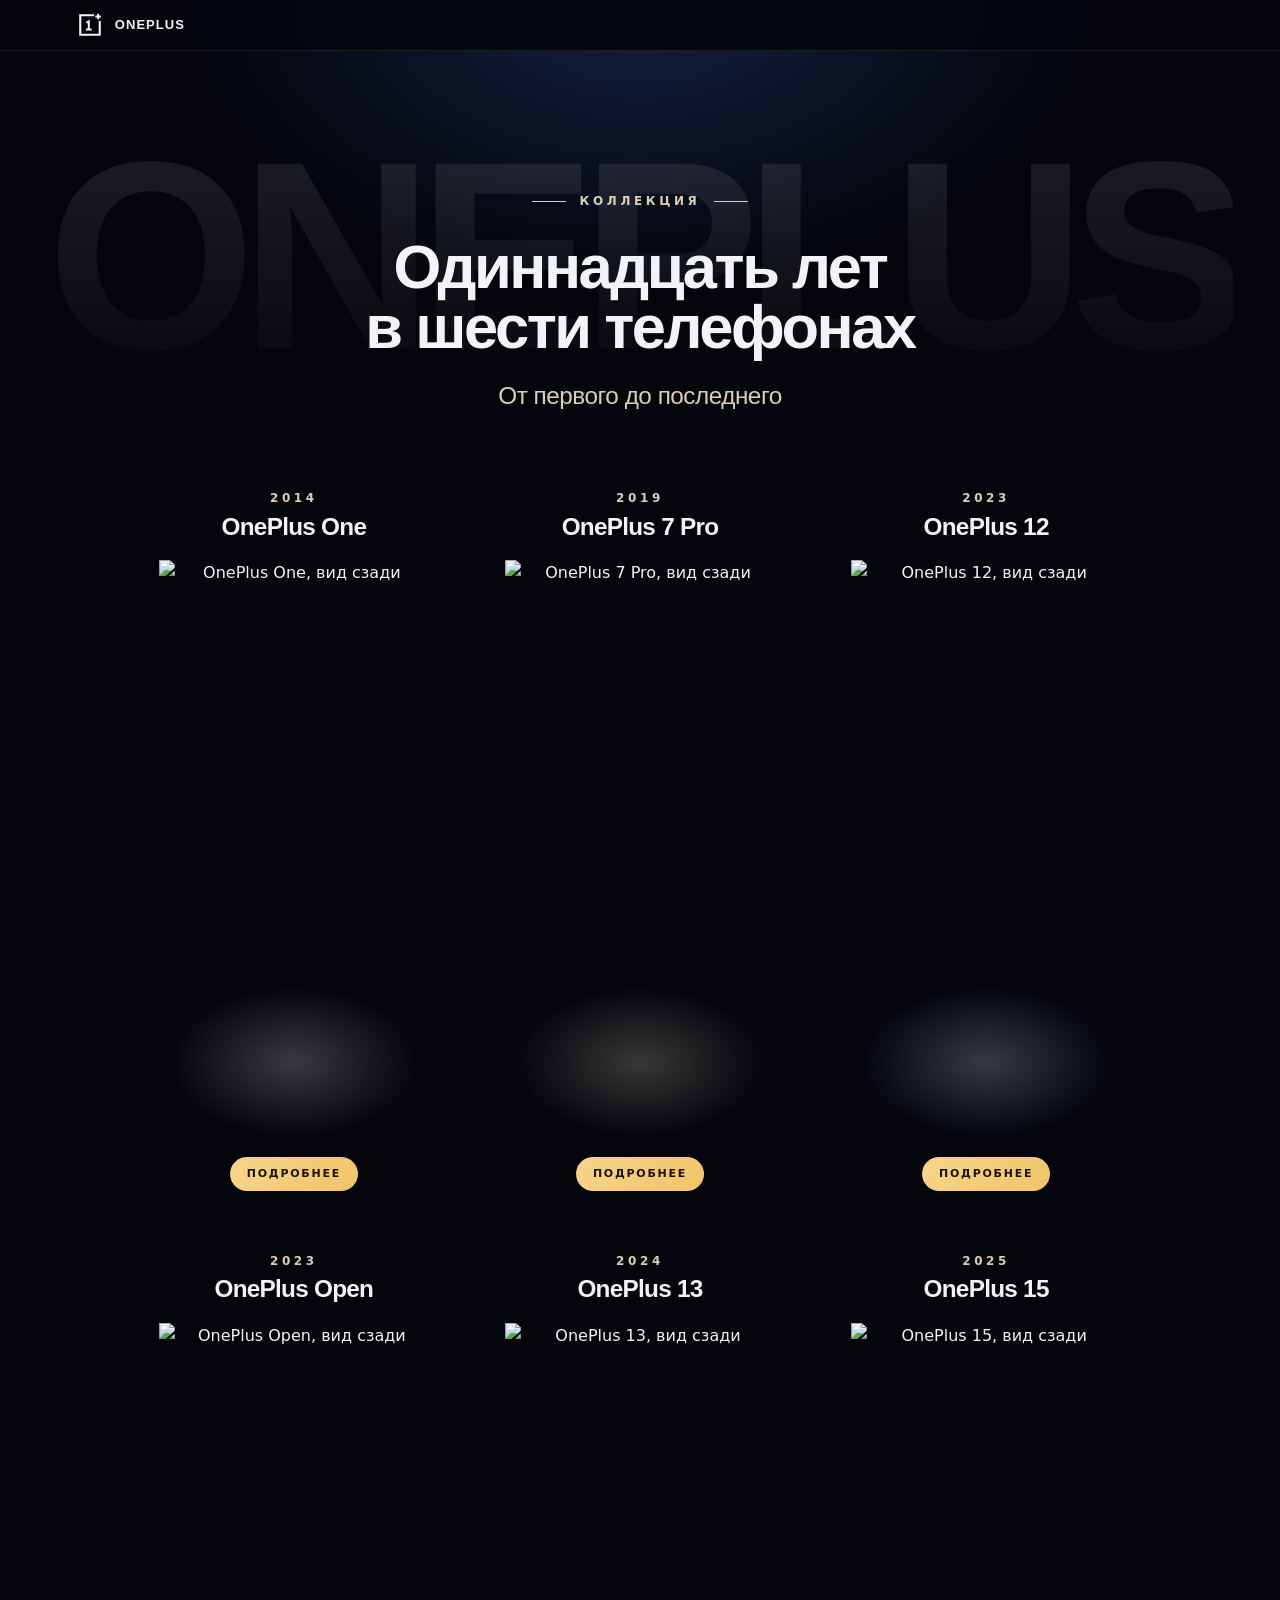
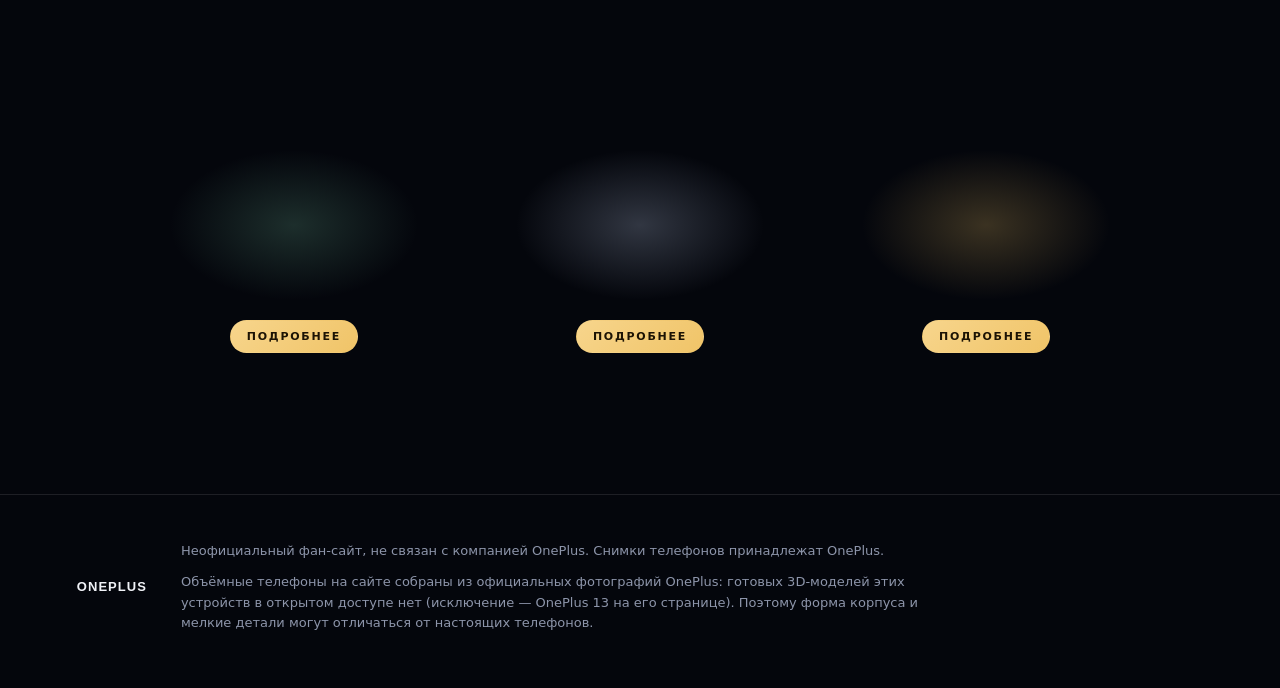
==== index.html @ 69e53eea "Add files via upload" ====
<!DOCTYPE html>
<html lang="ru">
<head>
  <meta charset="UTF-8">
  <!-- Правила безопасности: странице разрешено брать скрипты, стили, шрифты и картинки только из папки самого сайта.
       Чужой скрипт, даже если его как-то подсунут в страницу, браузер не выполнит -->
  <meta http-equiv="Content-Security-Policy" content="default-src 'self'; script-src 'self'; style-src 'self' 'unsafe-inline'; img-src 'self' data: blob:; font-src 'self'; connect-src 'self' blob:; media-src 'self'; worker-src 'self' blob:; object-src 'none'; base-uri 'self'; form-action 'none'">
  <meta name="referrer" content="strict-origin-when-cross-origin">
  <meta name="viewport" content="width=device-width, initial-scale=1.0, viewport-fit=cover">
  <title>Одиннадцать лет в шести телефонах</title>
  <meta name="description" content="Шесть телефонов OnePlus за одиннадцать лет: от первого OnePlus One до OnePlus 15. Выбери модель и посмотри её со всех сторон.">
  <meta name="theme-color" content="#04060c">
  <link rel="icon" href="favicon.svg" type="image/svg+xml">
  <!-- шрифты лежат в папке сайта (fonts/); два главных начинают грузиться сразу, чтобы заголовки не «прыгали» -->
  <link rel="preload" as="font" type="font/woff2" href="fonts/Unbounded-cyrillic.woff2" crossorigin>
  <link rel="preload" as="font" type="font/woff2" href="fonts/Unbounded-latin.woff2" crossorigin>
  <link rel="preload" as="font" type="font/woff2" href="fonts/Onest-cyrillic.woff2" crossorigin>
  <link rel="preload" as="font" type="font/woff2" href="fonts/Onest-latin.woff2" crossorigin>
  <link rel="stylesheet" href="fonts/fonts.css?v=1">
  <link rel="stylesheet" href="style.css?v=34">
</head>
<body class="home">

  <a class="skip-link" href="#models">Перейти к моделям</a>

  <header class="bar is-scrolled">
    <a class="brand" href="index.html" aria-label="OnePlus, главная страница">
      <svg class="brand-mark" viewBox="0 0 32 32" aria-hidden="true"><path d="M21 4H4v24h24V11" fill="none" stroke="currentColor" stroke-width="2.6"/><path d="M14.5 21.5v-10l-3 1.6M11 21.5h7M26 2v7M22.5 5.5h7" fill="none" stroke="currentColor" stroke-width="2.4"/></svg>
      <span>OnePlus</span>
    </a>
  </header>

  <main>
    <section class="home-top">
      <div class="glow glow-home" aria-hidden="true"></div>
      <div class="home-word" aria-hidden="true">ONEPLUS</div>
      <div class="wrap home-head">
        <p class="kicker">Коллекция</p>
        <h1>Одиннадцать лет<br>в шести телефонах</h1>
        <p class="home-sub">От первого до последнего</p>
      </div>
    </section>

    <!-- ===== Шесть телефонов: три в ряд, два ряда, по годам. Телефоны показывает phones3d.js ===== -->
    <!-- data-model — ключ модели в phones3d.js, --glow — цвет свечения под телефоном -->
    <section class="wrap models" id="models">

      <div class="unit is-ready" data-model="one" style="--glow:230 230 235">
        <a class="unit-hit" href="one.html">
          <span class="unit-title"><small>2014</small>OnePlus One</span>
          <span class="unit-stage"><img class="poster" src="assets/home/poster-one.webp" alt="OnePlus One, вид сзади" width="440" height="940" decoding="async"><canvas aria-hidden="true"></canvas></span>
        </a>
        <em class="unit-tag">Подробнее</em>
      </div>

      <div class="unit is-ready" data-model="7pro" style="--glow:234 217 192">
        <a class="unit-hit" href="7pro.html">
          <span class="unit-title"><small>2019</small>OnePlus 7 Pro</span>
          <span class="unit-stage"><img class="poster" src="assets/home/poster-7pro.webp" alt="OnePlus 7 Pro, вид сзади" width="440" height="940" decoding="async"><canvas aria-hidden="true"></canvas></span>
        </a>
        <em class="unit-tag">Подробнее</em>
      </div>

      <div class="unit is-ready" data-model="12" style="--glow:220 228 240">
        <a class="unit-hit" href="12.html">
          <span class="unit-title"><small>2023</small>OnePlus 12</span>
          <span class="unit-stage"><img class="poster" src="assets/home/poster-12.webp" alt="OnePlus 12, вид сзади" width="440" height="940" decoding="async"><canvas aria-hidden="true"></canvas></span>
        </a>
        <em class="unit-tag">Подробнее</em>
      </div>

      <div class="unit is-ready" data-model="open" style="--glow:111 180 150">
        <a class="unit-hit" href="open.html">
          <span class="unit-title"><small>2023</small>OnePlus Open</span>
          <span class="unit-stage"><img class="poster" src="assets/home/poster-open.webp" alt="OnePlus Open, вид сзади" width="440" height="940" decoding="async"><canvas aria-hidden="true"></canvas></span>
        </a>
        <em class="unit-tag">Подробнее</em>
      </div>

      <div class="unit is-ready" data-model="13" style="--glow:200 215 245">
        <a class="unit-hit" href="13.html">
          <span class="unit-title"><small>2024</small>OnePlus 13</span>
          <span class="unit-stage"><img class="poster" src="assets/home/poster-13.webp" alt="OnePlus 13, вид сзади" width="440" height="940" decoding="async"><canvas aria-hidden="true"></canvas></span>
        </a>
        <em class="unit-tag">Подробнее</em>
      </div>

      <div class="unit is-ready" data-model="15" style="--glow:240 196 104">
        <a class="unit-hit" href="phone.html?m=15">
          <span class="unit-title"><small>2025</small>OnePlus 15</span>
          <span class="unit-stage"><img class="poster" src="assets/home/poster-15.webp" alt="OnePlus 15, вид сзади" width="440" height="940" decoding="async"><canvas aria-hidden="true"></canvas></span>
        </a>
        <em class="unit-tag">Подробнее</em>
      </div>

    </section>
  </main>

  <footer class="footer">
    <div class="wrap footer-row">
      <span class="footer-brand">OnePlus</span>
      <div class="footer-text">
        <p>Неофициальный фан-сайт, не связан с компанией OnePlus. Снимки телефонов принадлежат OnePlus.</p>
        <p>Объёмные телефоны на сайте собраны из официальных фотографий OnePlus: готовых 3D-моделей этих устройств в открытом доступе нет (исключение — OnePlus 13 на его странице). Поэтому форма корпуса и мелкие детали могут отличаться от настоящих телефонов.</p>
      </div>
    </div>
  </footer>

  <div class="toast" id="toast" role="status" aria-live="polite"></div>

  <script src="home.js?v=29"></script>
  <script type="module" src="phones3d.js?v=43"></script>
</body>
</html>
---- style.css ----
/* Тёмная палитра с фотографии часов: почти чёрный синий (ремешок), сталь, воронёный синий (стрелки)
   и тёплый песочно-золотой (механизм и сам телефон в цвете Sand Storm) */
:root {
  --bg: #04060c;
  --bg-2: #090d1a;
  --text: #f1f3f8;
  --muted: #8d95aa;
  --steel: #c7cdd7;
  --accent: #4c7dff;
  --sand: #d9cdbb;
  --gold: #f0c468;
  --line: rgb(255 255 255 / 0.1);
  --display: "Unbounded", "Onest", sans-serif;
  --body: "Onest", system-ui, sans-serif;
  --ease: cubic-bezier(0.2, 0.8, 0.2, 1);
  /* поля страницы; у телефона с вырезом, повёрнутого боком, поле не меньше выреза */
  --side: max(6vw, calc((100vw - 1320px) / 2), env(safe-area-inset-left), env(safe-area-inset-right));
}

* { box-sizing: border-box; margin: 0; padding: 0; }

html { scroll-behavior: smooth; scroll-padding-top: 0; background: var(--bg); scrollbar-color: #2a3350 var(--bg); }

body {
  font-family: var(--body);
  font-size: 16px;
  line-height: 1.6;
  color: var(--text);
  background: var(--bg);
  cursor: default;
  -webkit-font-smoothing: antialiased;
}

a { color: inherit; text-decoration: none; }
ul { list-style: none; }
img { display: block; }
button { font: inherit; color: inherit; border: 0; background: none; }
a, button, a *, button * { cursor: pointer; }
h1, h2, .bar, .kicker, .facts, .steps, .stats, .swatches, .spec, .versus, .hint { -webkit-user-select: none; user-select: none; }

::selection { background: var(--accent); color: #fff; }
:focus-visible { outline: 2px solid var(--accent); outline-offset: 4px; }

.wrap { width: min(1320px, 100% - 2 * max(6vw, env(safe-area-inset-left), env(safe-area-inset-right))); margin-inline: auto; }

.skip-link {
  position: fixed;
  top: 10px; left: 10px;
  z-index: 100;
  padding: 12px 18px;
  font-weight: 600;
  color: var(--bg);
  background: var(--text);
  border-radius: 10px;
  transform: translateY(-250%);
  transition: transform 0.2s;
}
.skip-link:focus { transform: none; }

/* маленькая подпись над заголовком */
.kicker { display: flex; align-items: center; gap: 14px; font-size: 12px; font-weight: 600; letter-spacing: 0.3em; text-transform: uppercase; color: var(--sand); }
.kicker::before { content: ""; width: 34px; height: 1px; background: currentColor; }

/* ---------- Шапка ---------- */

.bar {
  position: fixed;
  top: 0; left: 0; right: 0;
  z-index: 50;
  display: flex;
  align-items: center;
  justify-content: space-between;
  padding: max(18px, env(safe-area-inset-top)) var(--side) 18px;
  transition: background 0.4s, padding 0.4s, border-color 0.4s;
  border-bottom: 1px solid transparent;
}
.bar.is-scrolled { padding-block: max(12px, env(safe-area-inset-top)) 12px; background: rgb(4 6 12 / 0.92); border-color: var(--line); }

.brand { display: flex; align-items: center; gap: 12px; font-family: var(--display); font-size: 13px; font-weight: 600; letter-spacing: 0.08em; text-transform: uppercase; }
.brand-mark { width: 26px; height: 26px; }

.bar-nav { display: flex; gap: 30px; font-size: 13px; font-weight: 500; color: var(--muted); }
.bar-nav a { padding: 8px 0; transition: color 0.25s; }
.bar-nav a:hover { color: var(--text); }
.bar-nav a:active, .brand:active { color: var(--gold); }

/* ---------- Меню на телефоне: кнопка в шапке открывает список разделов на весь экран (их собирает page.js) ---------- */

.menu-button { display: none; position: relative; flex: none; width: 44px; height: 44px; margin: -8px -10px -8px 0; border-radius: 12px; transition: background 0.2s; }
.menu-button i { position: absolute; left: 11px; right: 11px; height: 2px; border-radius: 2px; background: currentColor; transition: transform 0.35s var(--ease), top 0.35s var(--ease); }
.menu-button i:first-child { top: 17px; }
.menu-button i:last-child { top: 25px; }
.menu-button:active { background: rgb(255 255 255 / 0.1); }
/* открытое меню: две черты складываются в крестик */
.menu-open .menu-button i { top: 21px; }
.menu-open .menu-button i:first-child { transform: rotate(45deg); }
.menu-open .menu-button i:last-child { transform: rotate(-45deg); }
.menu-open .bar { background: none; border-color: transparent; }

.menu { position: fixed; inset: 0; z-index: 45; display: grid; align-content: center; padding: 84px var(--side) max(32px, env(safe-area-inset-bottom)); counter-reset: item; background: rgb(4 6 12 / 0.98); opacity: 0; visibility: hidden; overflow-y: auto; overscroll-behavior: contain; transition: opacity 0.3s, visibility 0.3s; }
.menu-open .menu { opacity: 1; visibility: visible; }
/* строки меню выезжают по очереди: --i выставляет page.js */
.menu a { display: flex; align-items: baseline; gap: 16px; min-height: 56px; padding: 12px 0; font-family: var(--display); font-size: clamp(22px, 6.4vw, 30px); font-weight: 600; line-height: 1.15; letter-spacing: -0.03em; border-bottom: 1px solid var(--line); opacity: 0; translate: 0 14px; transition: opacity 0.4s var(--ease), translate 0.4s var(--ease), color 0.2s; transition-delay: calc(var(--i, 0) * 40ms + 60ms); }
.menu a::before { content: counter(item, decimal-leading-zero); counter-increment: item; flex: none; font-size: 11px; font-weight: 400; letter-spacing: 0.2em; color: var(--gold); }
.menu-open .menu a { opacity: 1; translate: 0 0; }
.menu a:active { color: var(--gold); }

/* узкое окно или телефон боком: ссылки шапки уступают место кнопке (на главной ссылок две, они остаются) */
@media (max-width: 900px), (orientation: landscape) and (max-height: 480px) {
  body:not(.home) .bar-nav { display: none; }
  .menu-button { display: block; }
}

/* ---------- Сцены: .scene задаёт длину прокрутки, .pin прилипает к экрану ---------- */

.scene { position: relative; }
.pin { position: sticky; top: 0; height: 100vh; height: 100svh; overflow: hidden; }
.scene-hero { height: 190vh; }
.scene-spin { height: 340vh; }
.scene-shot { height: 220vh; }

.glow { position: absolute; inset: 0; pointer-events: none; }

/* ---------- Первый экран ---------- */

.glow-hero {
  background:
    radial-gradient(52% 60% at 70% 50%, rgb(76 125 255 / 0.2), transparent 70%),
    radial-gradient(34% 40% at 74% 62%, rgb(217 205 187 / 0.14), transparent 70%);
}

/* крупная цифра за телефоном: сдвиг выставляет page.js */
.bigword {
  position: absolute;
  top: 50%; right: -3vw;
  translate: 0 -50%;
  font-family: var(--display);
  font-size: 74vh;
  font-weight: 800;
  line-height: 0.8;
  letter-spacing: -0.07em;
  white-space: nowrap;
  background: linear-gradient(180deg, rgb(255 255 255 / 0.2), rgb(255 255 255 / 0.03) 80%);
  -webkit-background-clip: text;
  background-clip: text;
  color: transparent;
  transform-origin: 70% 50%;
  will-change: transform, opacity;
}

.hero-phone {
  position: absolute;
  top: 50%; right: calc(var(--side) + 3vw);
  height: 92vh;
  aspect-ratio: 954 / 2230;
  translate: 0 -47%;
  perspective: 1200px;
  will-change: transform, opacity;
}
.hero-phone img { width: 100%; height: 100%; filter: drop-shadow(0 50px 70px rgb(0 0 0 / 0.65)); }

.hero-copy { position: absolute; top: 50%; left: var(--side); max-width: 560px; translate: 0 -50%; will-change: transform, opacity; }
/* ширина заголовка считается в его же буквах: на любом окне он переносится одинаково («OnePlus 15» — в одну строку) */
.hero-copy h1 { width: max-content; max-width: 6.4em; }
h1 { margin-top: 26px; font-family: var(--display); font-size: clamp(42px, 6.2vw, 104px); font-weight: 600; line-height: 0.98; letter-spacing: -0.04em; }
.lead { max-width: 430px; margin-top: 26px; font-size: 18px; color: var(--muted); }

.facts { display: flex; gap: 36px; margin-top: 42px; padding-top: 26px; border-top: 1px solid var(--line); }
.facts b { display: block; font-family: var(--display); font-size: clamp(17px, 1.5vw, 22px); font-weight: 400; white-space: nowrap; }
.facts span { font-size: 12px; letter-spacing: 0.14em; text-transform: uppercase; color: var(--muted); }

.hint { position: absolute; left: 50%; bottom: 26px; translate: -50% 0; display: grid; justify-items: center; gap: 10px; font-size: 11px; font-weight: 600; letter-spacing: 0.34em; text-transform: uppercase; color: var(--muted); }
.hint span { width: 1px; height: 40px; background: linear-gradient(var(--sand), transparent); transform-origin: top; animation: hint 2.2s var(--ease) infinite; }
@keyframes hint { 0% { transform: scaleY(0); } 55%, 100% { transform: scaleY(1); opacity: 0; } }

/* ---------- Дизайн: поворот телефона ---------- */

/* --glow — цвет свечения под выбранный цвет корпуса, его выставляет page.js */
.glow-spin { --glow: 214 190 150; background: radial-gradient(38% 46% at 50% 52%, rgb(var(--glow) / 0.26), transparent 72%); }

/* название цвета огромными буквами проезжает за телефоном */
.spin-word {
  position: absolute;
  bottom: 2vh; left: 0;
  font-family: var(--display);
  font-size: 25vh;
  font-weight: 800;
  line-height: 1;
  letter-spacing: -0.05em;
  text-transform: uppercase;
  white-space: nowrap;
  background: linear-gradient(180deg, rgb(255 255 255 / 0.16), rgb(255 255 255 / 0.03));
  -webkit-background-clip: text;
  background-clip: text;
  color: transparent;
  will-change: transform;
}

/* шесть кадров лежат стопкой: прозрачность каждого выставляет page.js */
.spin-phone { position: absolute; top: 50%; left: 50%; height: 92vh; aspect-ratio: 540 / 1200; margin: -46vh 0 0 -20.7vh; will-change: transform, opacity; }
.spin-phone img { position: absolute; inset: 0; width: 100%; height: 100%; object-fit: contain; opacity: 0; }
.spin-phone img:first-child { opacity: 1; }

.spin-copy { position: absolute; top: 50%; left: var(--side); max-width: 360px; translate: 0 -50%; }
h2 { margin-top: 22px; font-family: var(--display); font-size: clamp(30px, 3.8vw, 60px); font-weight: 600; line-height: 1.02; letter-spacing: -0.035em; text-wrap: balance; }

.steps { margin-top: 40px; }
.steps li { padding: 4px 0 4px 20px; border-left: 1px solid var(--line); opacity: 0.3; transition: opacity 0.5s, border-color 0.5s; }
.steps li + li { margin-top: 24px; }
.steps li.is-on { opacity: 1; border-color: var(--sand); }
.steps b { display: block; font-family: var(--display); font-size: 26px; font-weight: 400; line-height: 1.2; }
.steps span { display: block; margin-top: 4px; font-size: 15px; color: var(--muted); }

.swatches { position: absolute; top: 50%; right: var(--side); display: grid; gap: 10px; translate: 0 -50%; }
.swatch { display: flex; align-items: center; gap: 14px; padding: 10px 18px 10px 10px; text-align: left; border: 1px solid transparent; border-radius: 999px; transition: border-color 0.3s, background 0.3s; }
.swatch:hover { background: rgb(255 255 255 / 0.05); }
.swatch[aria-checked="true"] { border-color: var(--line); background: rgb(255 255 255 / 0.07); }
.swatch i { flex: none; width: 30px; height: 30px; border-radius: 50%; box-shadow: inset 0 0 0 1px rgb(255 255 255 / 0.3), 0 0 0 3px var(--bg), 0 0 0 4px transparent; transition: box-shadow 0.3s; }
.swatch[aria-checked="true"] i { box-shadow: inset 0 0 0 1px rgb(255 255 255 / 0.3), 0 0 0 3px var(--bg), 0 0 0 4px var(--sand); }
.swatch b { display: block; font-size: 14px; font-weight: 600; line-height: 1.2; }
.swatch small { font-size: 12px; color: var(--muted); }

/* ---------- Экраны с официальными кадрами ---------- */

/* кадр сдвигает вправо и приближает page.js; увеличение идёт от правой части, чтобы левый край не показался */
.shot-image { position: absolute; inset: 0; width: 100%; height: 100%; object-fit: cover; transform-origin: 72% 50%; will-change: transform; }
/* огромное слово проезжает поверх кадра: сдвиг выставляет page.js */
.shot-word {
  position: absolute;
  top: 6vh; left: 0;
  font-family: var(--display);
  font-size: 26vh;
  font-weight: 800;
  line-height: 1;
  letter-spacing: -0.05em;
  white-space: nowrap;
  background: linear-gradient(180deg, rgb(255 255 255 / 0.2), rgb(255 255 255 / 0.03));
  -webkit-background-clip: text;
  background-clip: text;
  color: transparent;
  pointer-events: none;
  will-change: transform;
}
/* затемнение слева под текстом и сверху-снизу, чтобы кадры плавно переходили друг в друга */
.shot-shade {
  position: absolute;
  inset: 0;
  background:
    linear-gradient(90deg, var(--bg) 12%, rgb(4 6 12 / 0.82) 30%, transparent 52%),
    linear-gradient(0deg, var(--bg), transparent 20%, transparent 78%, var(--bg));
}

.shot-copy { position: absolute; top: 50%; left: var(--side); max-width: 430px; translate: 0 -50%; opacity: 0; will-change: transform, opacity; }
.shot-text { max-width: 400px; margin-top: 22px; font-size: 17px; color: #b3bacb; }

.stats { display: flex; flex-wrap: wrap; gap: 14px 38px; margin-top: 38px; padding-top: 26px; border-top: 1px solid var(--line); }
.stats li { will-change: transform, opacity; }
.stats b { display: block; font-family: var(--display); font-size: clamp(26px, 2.8vw, 44px); font-weight: 300; line-height: 1.1; letter-spacing: -0.03em; white-space: nowrap; }
.stats span { font-size: 12px; letter-spacing: 0.14em; text-transform: uppercase; color: var(--muted); }

/* ---------- Объёмный разбор камеры (модель рисует teardown3d.js) ---------- */

.scene-teardown { height: 360vh; }
.glow-teardown { background: radial-gradient(46% 50% at 64% 50%, rgb(76 125 255 / 0.2), transparent 72%), radial-gradient(30% 34% at 70% 58%, rgb(217 205 187 / 0.1), transparent 70%); }
.teardown-canvas { position: absolute; inset: 0; width: 100%; height: 100%; }
.teardown-copy { position: absolute; top: 50%; left: var(--side); max-width: 340px; translate: 0 -50%; }

/* список слоёв нужен только на узком экране, где вместо выносок стоят номера */
.legend { display: none; }

/* Подписи к слоям: место и длину выноски выставляет teardown3d.js */
.part-labels { position: absolute; inset: 0; pointer-events: none; }
.part-label {
  position: absolute;
  top: 0; left: 0;
  display: flex;
  flex-direction: column;
  align-items: center;
  gap: 10px;
  white-space: nowrap;
  text-align: center;
  opacity: 0;
  will-change: transform, opacity;
}
.part-label.is-below { flex-direction: column-reverse; }
.part-label b { display: block; font-family: var(--display); font-size: 15px; font-weight: 400; line-height: 1.25; }
.part-label span { display: block; margin-top: 4px; font-size: 11px; letter-spacing: 0.14em; text-transform: uppercase; color: var(--sand); }
.part-label i { position: relative; width: 1px; height: 40px; background: linear-gradient(rgb(217 205 187 / 0.2), var(--sand)); }
.part-label.is-below i { background: linear-gradient(var(--sand), rgb(217 205 187 / 0.2)); }
/* точка на конце выноски, там, где она касается детали */
.part-label i::after { content: ""; position: absolute; bottom: -2px; left: -2px; width: 5px; height: 5px; border-radius: 50%; background: var(--sand); }
.part-label.is-below i::after { top: -2px; bottom: auto; }
.part-label em { display: none; }

/* ---------- Разделы под сценами ---------- */

.section { padding: clamp(90px, 12vw, 170px) 0; }
.section-line { border-top: 1px solid var(--line); background: linear-gradient(180deg, var(--bg-2), var(--bg) 60%); }
.section-title { margin-top: 22px; font-size: clamp(32px, 4.6vw, 72px); }

/* Цифры: плитки-карточки, при наведении загораются золотым */
.spec-grid { display: grid; grid-template-columns: repeat(4, 1fr); gap: 14px; margin-top: 64px; }
.spec { position: relative; padding: 30px 26px 28px; border: 1px solid var(--line); border-radius: 22px; background: linear-gradient(160deg, rgb(255 255 255 / 0.05), rgb(255 255 255 / 0.01) 60%); overflow: hidden; transition: border-color 0.4s, translate 0.4s var(--ease); }
/* золотой уголок, как метка на циферблате */
.spec::before { content: ""; position: absolute; top: 0; left: 26px; width: 34px; height: 2px; background: var(--gold); }
.spec:hover { border-color: rgb(240 196 104 / 0.6); translate: 0 -6px; }
.spec b { display: block; font-family: var(--display); font-size: clamp(30px, 3.6vw, 60px); font-weight: 400; line-height: 1; letter-spacing: -0.04em; white-space: nowrap; font-variant-numeric: tabular-nums; }
.spec i { margin-left: 8px; font-family: var(--body); font-size: 0.32em; font-style: normal; font-weight: 600; letter-spacing: 0; color: var(--gold); }
.spec span { display: block; margin-top: 16px; font-size: 12px; letter-spacing: 0.16em; text-transform: uppercase; color: var(--muted); }

/* ---------- Сравнение: счёт побед сверху, ниже блоки-карточки. Победитель в строке — золотая плашка ---------- */

.versus-title { font-size: clamp(36px, 6vw, 96px); }

/* счёт остаётся на виду, пока таблицу листают: по нему видно, какая колонка чья */
.score { position: sticky; top: 58px; z-index: 5; display: grid; grid-template-columns: 1fr repeat(3, 1fr); gap: 12px; align-items: stretch; margin-top: 56px; padding: 14px 28px; border: 1px solid var(--line); border-radius: 22px; background: #0a0e1b; box-shadow: 0 24px 50px -24px #000; }
.score-note { align-self: center; font-size: 12px; font-weight: 600; letter-spacing: 0.2em; text-transform: uppercase; color: var(--muted); }
.score-card { display: flex; align-items: center; justify-content: space-between; gap: 12px; padding: 12px 18px; border: 1px solid transparent; border-radius: 14px; }
.score-card span { font-family: var(--display); font-size: clamp(11px, 1vw, 14px); font-weight: 400; line-height: 1.3; color: var(--muted); }
.score-card b { font-family: var(--display); font-size: clamp(30px, 3.4vw, 54px); font-weight: 600; line-height: 1; letter-spacing: -0.04em; color: #6f7892; }
.score-card.is-lead { border-color: rgb(240 196 104 / 0.55); background: linear-gradient(135deg, rgb(240 196 104 / 0.18), rgb(240 196 104 / 0.04)); }
.score-card.is-lead span { color: var(--text); }
.score-card.is-lead b { color: var(--gold); }

.versus { display: grid; gap: 14px; margin-top: 14px; }
.vgroup { border: 1px solid var(--line); border-radius: 22px; background: linear-gradient(180deg, rgb(255 255 255 / 0.04), rgb(255 255 255 / 0.01)); overflow: hidden; }
.vgroup h3 { display: flex; align-items: baseline; gap: 18px; padding: 26px 28px 20px; font-family: var(--display); font-size: clamp(22px, 2.4vw, 36px); font-weight: 600; letter-spacing: -0.03em; }
.vgroup h3 i { font-size: 12px; font-style: normal; font-weight: 400; letter-spacing: 0.2em; color: var(--gold); }

.versus-row { display: grid; grid-template-columns: 1fr repeat(3, 1fr); gap: 12px; align-items: stretch; padding: 6px 28px; }
.versus-row:last-child { padding-bottom: 22px; }
.versus-label { align-self: center; font-size: 13px; font-weight: 500; letter-spacing: 0.04em; color: #aab1c4; }
.versus-cell { display: flex; flex-direction: column; justify-content: center; min-height: 58px; padding: 10px 18px; border-radius: 14px; background: rgb(255 255 255 / 0.03); }
.versus-cell b { display: block; font-family: var(--display); font-size: clamp(15px, 1.5vw, 22px); font-weight: 400; line-height: 1.2; letter-spacing: -0.02em; color: #8f97ab; }
.versus-row.is-text .versus-cell b { font-family: var(--body); font-size: clamp(13px, 1.15vw, 16px); font-weight: 500; letter-spacing: 0; line-height: 1.35; }
.versus-cell i { display: block; height: 3px; margin-top: 9px; border-radius: 3px; background: rgb(255 255 255 / 0.08); overflow: hidden; }
/* --fill (0..1) выставляет page.js; полоска растёт, когда блок появляется на экране */
.versus-cell i::after { content: ""; display: block; height: 100%; border-radius: 3px; background: #59627a; transform: scaleX(0); transform-origin: left; transition: transform 1.2s var(--ease) calc(0.25s + var(--i, 0) * 70ms); }
.vgroup.visible .versus-cell i::after { transform: scaleX(var(--fill)); }

/* победитель строки: сплошное золото с тёмным текстом — видно сразу, не вчитываясь */
.versus-cell.is-best { background: linear-gradient(135deg, #f7d58c, var(--gold) 55%, #cf9a3a); box-shadow: 0 12px 30px -14px rgb(240 196 104 / 0.75); }
.versus-cell.is-best b, .versus-row.is-text .versus-cell.is-best b { font-weight: 600; color: #1c1304; }
.versus-cell.is-best i { background: rgb(28 19 4 / 0.2); }
.versus-cell.is-best i::after { background: #1c1304; }
/* золотые плашки «загораются» по очереди, когда блок появляется на экране */
.vgroup .versus-cell.is-best { opacity: 0.25; scale: 0.94; transition: opacity 0.6s var(--ease), scale 0.6s var(--ease); transition-delay: calc(0.15s + var(--i, 0) * 70ms); }
.vgroup.visible .versus-cell.is-best { opacity: 1; scale: 1; }

/* ---------- Боковая навигация ---------- */

.rail { position: fixed; top: 50%; right: max(22px, env(safe-area-inset-right)); z-index: 40; display: grid; gap: 4px; translate: 0 -50%; opacity: 0; pointer-events: none; transition: opacity 0.4s; }
.rail.is-shown { opacity: 1; pointer-events: auto; }
.rail a { display: flex; align-items: center; justify-content: flex-end; gap: 10px; height: 20px; font-size: 11px; font-weight: 600; letter-spacing: 0.14em; text-transform: uppercase; color: var(--muted); }
.rail a::after { content: ""; flex: none; width: 6px; height: 6px; border-radius: 6px; background: rgb(255 255 255 / 0.28); transition: width 0.4s var(--ease), background 0.3s; }
.rail span { opacity: 0; translate: 8px 0; transition: opacity 0.3s, translate 0.3s; }
.rail a:hover span, .rail a.is-on span { opacity: 1; translate: 0 0; }
.rail a.is-on { color: var(--gold); }
.rail a.is-on::after { width: 26px; background: var(--gold); }

.footer { padding: 46px 0 max(54px, calc(env(safe-area-inset-bottom) + 30px)); border-top: 1px solid var(--line); font-size: 13px; color: var(--muted); }
.footer-row { display: flex; align-items: center; gap: 34px; }
.footer-brand { flex: none; font-family: var(--display); font-size: 13px; font-weight: 600; letter-spacing: 0.08em; text-transform: uppercase; color: var(--text); }
.footer-row p { max-width: 760px; }
.footer-text { display: grid; gap: 10px; }

/* ---------- Появление при прокрутке ---------- */

.reveal { opacity: 0; transform: translateY(26px); transition: opacity 0.9s var(--ease), transform 0.9s var(--ease); }
.reveal.visible { opacity: 1; transform: none; }

/* ---------- Узкие экраны: телефон сверху или по центру, тексты внизу ---------- */

@media (max-width: 900px) and (orientation: portrait), (max-width: 900px) and (min-height: 481px) {
  .bar-nav { display: none; }

  .scene-hero { height: 170vh; }
  .bigword { right: 50%; translate: 50% -62%; font-size: 44vh; }
  .hero-phone { top: 8vh; right: 50%; height: 56vh; translate: 50% 0; }
  .hero-copy { top: auto; right: 22px; bottom: 9vh; left: 22px; max-width: none; translate: none; }
  .hero-copy h1 { width: auto; max-width: none; }
  h1 { margin-top: 16px; font-size: clamp(34px, 10.5vw, 60px); }
  .lead { margin-top: 14px; font-size: 15px; }
  .facts { gap: 20px; margin-top: 20px; padding-top: 16px; }
  .facts b { font-size: 15px; }
  .facts span { font-size: 10px; }
  .hint { display: none; }

  .scene-spin { height: 300vh; }
  .spin-word { font-size: 17vh; }
  .spin-phone { top: 59%; height: 56vh; margin: -28vh 0 0 -12.6vh; }
  .spin-copy { top: 11vh; right: 22px; left: 22px; max-width: none; translate: none; }
  h2 { margin-top: 14px; font-size: clamp(26px, 7.6vw, 40px); }
  /* на телефоне видна только та подпись, которая сейчас активна */
  .steps { position: absolute; top: 100%; left: 0; right: 0; margin-top: 10px; }
  .steps li { position: absolute; top: 0; left: 0; right: 0; margin: 0 !important; padding-left: 14px; opacity: 0; }
  .steps li.is-on { opacity: 1; }
  .steps b { font-size: 19px; }
  .steps span { font-size: 13px; }
  .swatches { top: auto; right: 12px; bottom: 5vh; left: 12px; grid-auto-flow: column; justify-content: center; gap: 4px; translate: none; }
  .swatch { gap: 8px; padding: 6px 12px 6px 6px; }
  .swatch i { width: 22px; height: 22px; }
  .swatch b { font-size: 12px; }
  .swatch small { display: none; }

  .scene-shot { height: 200vh; }
  .shot-image { height: 52%; }
  .shot-image { transform-origin: 50% 50%; }
  .shot-shade { background: linear-gradient(0deg, var(--bg) 46%, transparent 62%, transparent 88%, var(--bg)); }
  .shot-copy { top: auto; right: 22px; bottom: 7vh; left: 22px; max-width: none; translate: none; }
  .shot-text { margin-top: 14px; font-size: 15px; }
  .stats { gap: 10px 24px; margin-top: 20px; padding-top: 16px; }

  .scene-teardown { height: 320vh; }
  .glow-teardown { background: radial-gradient(60% 40% at 50% 46%, rgb(76 125 255 / 0.2), transparent 72%); }
  .teardown-copy { top: 10vh; right: 22px; left: 22px; max-width: none; translate: none; }
  .teardown-copy .shot-text { display: none; }
  /* вместо выносок — кружок с номером у каждого слоя и список названий под заголовком */
  .part-label .part-text, .part-label i { display: none; }
  .part-label em { display: grid; place-items: center; width: 26px; height: 26px; font-family: var(--display); font-size: 11px; font-style: normal; color: var(--bg); border-radius: 50%; background: var(--sand); }
  .legend { display: grid; grid-template-columns: 1fr 1fr; gap: 6px 14px; margin-top: 14px; counter-reset: layer; font-size: 12px; line-height: 1.3; }
  .legend li { counter-increment: layer; display: flex; gap: 8px; }
  .legend li::before { content: counter(layer); flex: none; font-family: var(--display); font-size: 10px; color: var(--sand); }
  .legend span { display: none; }
  .legend b { font-weight: 500; }

  .rail { display: none; }
  .shot-word { top: 2vh; font-size: 13vh; }

  .spec-grid { grid-template-columns: repeat(2, 1fr); gap: 10px; margin-top: 40px; }
  .spec { padding: 22px 16px 20px; border-radius: 16px; }
  .spec::before { left: 16px; }

  /* заголовок сравнения мельче: строка «и Galaxy S25 Ultra» помещается целиком */
  .versus-title { font-size: clamp(25px, 7.6vw, 44px); }
  .score { top: 56px; grid-template-columns: repeat(3, 1fr); gap: 6px; margin-top: 34px; padding: 8px; border-radius: 16px; }
  .score-note { display: none; }
  .score-card { flex-direction: column; align-items: flex-start; gap: 4px; padding: 10px; }
  .score-card span { font-size: 9px; }
  .score-card b { font-size: 28px; }
  .vgroup { border-radius: 16px; }
  .vgroup h3 { padding: 18px 12px 12px; }
  .versus-row { grid-template-columns: repeat(3, 1fr); gap: 6px; padding: 4px 8px 8px; }
  .versus-row:last-child { padding-bottom: 12px; }
  .versus-label { grid-column: 1 / -1; padding: 8px 4px 2px; font-size: 12px; }
  .versus-cell { min-height: 50px; padding: 8px 10px; border-radius: 10px; }
  .versus-cell b { font-size: 13px; }
  .versus-row.is-text .versus-cell b { font-size: 12px; }
  .footer-row { flex-direction: column; align-items: flex-start; gap: 12px; }
}

/* ==========================================================================
   Главная страница: шесть кнопок в виде телефонов сзади
   ========================================================================== */

.home-top { position: relative; padding: clamp(130px, 15vw, 200px) 0 clamp(46px, 6vw, 84px); overflow: hidden; }
.glow-home { background: radial-gradient(50% 80% at 50% 0%, rgb(76 125 255 / 0.22), transparent 70%); }
.home-word {
  position: absolute;
  top: 52%; left: 50%;
  translate: -50% -50%;
  font-family: var(--display);
  font-size: 21vw;
  font-weight: 800;
  line-height: 1;
  letter-spacing: -0.06em;
  white-space: nowrap;
  background: linear-gradient(180deg, rgb(255 255 255 / 0.1), rgb(255 255 255 / 0.01));
  -webkit-background-clip: text;
  background-clip: text;
  color: transparent;
  pointer-events: none;
}
.home-head { position: relative; text-align: center; }
.home-head .kicker { justify-content: center; }
.home-head .kicker::after { content: ""; width: 34px; height: 1px; background: currentColor; }
.home h1 { font-size: clamp(30px, 4.8vw, 76px); }
.home-sub { margin-top: clamp(12px, 1.5vw, 24px); font-family: var(--display); font-size: clamp(15px, 1.9vw, 30px); font-weight: 300; letter-spacing: -0.02em; color: var(--sand); }

/* страница «такой страницы нет» (404.html): тот же верх, что у главной, и кнопка назад */
.lost-top { display: grid; align-content: center; min-height: 100vh; min-height: 100svh; }
.lost-link { display: inline-flex; align-items: center; min-height: 48px; margin-top: clamp(28px, 4vw, 48px); padding: 0 28px; font-size: 13px; font-weight: 600; letter-spacing: 0.16em; text-transform: uppercase; color: #1c1304; border-radius: 999px; background: linear-gradient(135deg, #f7d58c, var(--gold)); transition: translate 0.3s var(--ease), box-shadow 0.3s; }
.lost-link:hover { translate: 0 -3px; box-shadow: 0 16px 40px -14px rgb(240 196 104 / 0.7); }
.lost-link:active { translate: 0 0; }

/* три телефона в ряд, два ряда */
.models { display: grid; grid-template-columns: repeat(3, 1fr); gap: clamp(40px, 5vw, 76px) clamp(18px, 3vw, 48px); max-width: 1000px; padding-bottom: clamp(90px, 11vw, 160px); }

/* телефоны появляются по очереди: --order выставляет home.js */
.unit { display: grid; justify-items: center; gap: 20px; opacity: 0; translate: 0 60px; transition: opacity 0.9s var(--ease), translate 0.9s var(--ease); transition-delay: calc(var(--order, 0) * 90ms + 120ms); }
.is-loaded .unit { opacity: 1; translate: 0 0; }
/* нажимается только сам телефон с названием; плашка под ним — просто подпись */
.unit-hit { display: grid; justify-items: center; gap: 20px; width: 100%; padding: 0; text-align: center; }
.unit-hit:focus-visible { outline: none; }

/* название модели стоит над телефоном, как подзаголовок */
.unit-title { display: grid; gap: 8px; font-family: var(--display); font-size: clamp(17px, 1.9vw, 28px); font-weight: 600; line-height: 1.1; letter-spacing: -0.03em; color: var(--text); }
.unit-title small { font-family: var(--body); font-size: 12px; font-weight: 600; letter-spacing: 0.3em; color: var(--sand); }

/* рамка телефона: картинку в неё рисует phones3d.js. Под телефоном — мягкое свечение его цвета */
.unit-stage { position: relative; display: block; width: min(100%, 270px); aspect-ratio: 440 / 940; transition: translate 0.6s var(--ease); }
.unit-stage::before { content: ""; position: absolute; right: 4%; bottom: 0; left: 4%; height: 26%; border-radius: 50%; background: radial-gradient(closest-side, rgb(var(--glow) / 0.42), transparent); opacity: 0.55; transition: opacity 0.6s; }
.unit-stage canvas { position: relative; display: block; width: 100%; height: 100%; }
.unit-hit:hover .unit-stage, .unit-hit:focus-visible .unit-stage { translate: 0 -12px; }
.unit-hit:hover .unit-stage::before, .unit-hit:focus-visible .unit-stage::before { opacity: 1; }
.unit-hit:focus-visible .unit-stage { outline: 2px solid var(--accent); outline-offset: 6px; border-radius: 24px; }

.unit-tag { padding: 7px 16px; font-size: 11px; font-style: normal; font-weight: 600; letter-spacing: 0.16em; text-transform: uppercase; color: var(--muted); border: 1px solid var(--line); border-radius: 999px; cursor: default; -webkit-user-select: none; user-select: none; transition: color 0.3s, border-color 0.3s; }
.unit-hit:hover + .unit-tag { color: var(--text); border-color: rgb(255 255 255 / 0.3); }
.unit.is-ready .unit-tag { color: #1c1304; border-color: transparent; background: linear-gradient(135deg, #f7d58c, var(--gold)); }

/* модель без страницы при нажатии качает «нет» */
.unit.is-shaking .unit-stage { animation: shake 0.45s var(--ease); }
@keyframes shake {
  20% { rotate: -2.2deg; translate: -7px 0; }
  40% { rotate: 2.2deg; translate: 7px 0; }
  60% { rotate: -1.2deg; translate: -4px 0; }
  80% { rotate: 1.2deg; translate: 4px 0; }
}
/* подсказка внизу экрана */
.toast { position: fixed; bottom: max(28px, calc(env(safe-area-inset-bottom) + 12px)); left: 50%; z-index: 60; width: max-content; max-width: calc(100% - 32px); padding: 13px 24px; font-size: 14px; font-weight: 600; text-align: center; color: #1c1304; border-radius: 999px; background: linear-gradient(135deg, #f7d58c, var(--gold)); box-shadow: 0 16px 40px -14px rgb(240 196 104 / 0.7); translate: -50% 90px; opacity: 0; transition: translate 0.45s var(--ease), opacity 0.4s; pointer-events: none; }
.toast.is-shown { translate: -50% 0; opacity: 1; }

@media (max-width: 900px) and (orientation: portrait), (max-width: 900px) and (min-height: 481px) {
  .home .bar-nav { display: flex; gap: 18px; font-size: 12px; }
  .home-top { padding: 110px 0 36px; }
  .home-head { padding-inline: 4px; }
  .home h1 { margin-top: 16px; font-size: clamp(20px, 6.5vw, 44px); }
}

/* на телефоне — по два в ряд: так телефоны крупнее и надписи на них читаются */
@media (max-width: 600px) {
  .models { grid-template-columns: repeat(2, 1fr); gap: 34px 16px; }
  .unit, .unit-hit { gap: 16px; }
  .unit-title { font-size: clamp(15px, 4.6vw, 20px); }
  .unit-title small { font-size: 10px; }
  .unit-tag { padding: 5px 12px; font-size: 10px; }
}

/* ---------- Живой объёмный телефон на первом экране ---------- */
/* Он есть на страницах, где его рисует свой файл (hero-live.js у OnePlus 12 и 15, seven-hero.js у OnePlus 7 Pro) */

/* пока объёмный телефон не готов (или если он не может быть нарисован), виден обычный снимок */
.hero-phone canvas { display: none; width: 100%; height: 100%; }
.hero-phone.is-live { right: calc(var(--side) + 1vw); height: 98vh; aspect-ratio: 440 / 940; translate: 0 -50%; }
.hero-phone.is-live img { display: none; }
.hero-phone.is-live canvas { display: block; }

/* второй текст первого экрана стоит на месте первого и проявляется, когда телефон развернулся экраном */
.hero-after { position: absolute; top: 50%; left: var(--side); max-width: 430px; translate: 0 -50%; opacity: 0; pointer-events: none; will-change: transform, opacity; }

/* кнопки цвета корпуса под цифрами первого экрана (у моделей с несколькими расцветками) */
.hero-colors { display: flex; align-items: center; gap: 8px; margin-top: 30px; }
.hero-color { display: grid; place-items: center; width: 36px; height: 36px; border: 1px solid transparent; border-radius: 50%; transition: border-color 0.3s; }
.hero-color i { width: 22px; height: 22px; border-radius: 50%; box-shadow: inset 0 0 0 1px rgb(255 255 255 / 0.3); transition: scale 0.3s var(--ease); }
.hero-color:hover i { scale: 1.12; }
.hero-color[aria-checked="true"] { border-color: var(--sand); }
.hero-color-name { margin-left: 10px; font-size: 13px; font-weight: 500; letter-spacing: 0.08em; color: var(--muted); }

@media (max-width: 900px) and (orientation: portrait), (max-width: 900px) and (min-height: 481px) {
  /* телефон занимает верхнюю половину экрана, текст — нижнюю: они не пересекаются */
  .hero-phone.is-live { top: 6vh; right: 50%; height: 45vh; translate: 50% 0; }
  .hero-after { top: auto; right: 22px; bottom: 9vh; left: 22px; max-width: none; translate: none; }
  .hero-colors { margin-top: 16px; }
  .hero-color { width: 32px; height: 32px; }
}
/* ---------- Объёмные модели, которые можно крутить (spin.js) ---------- */

/* рука вместо стрелки: модель можно взять и повернуть */
.can-spin { cursor: grab; -webkit-user-select: none; user-select: none; -webkit-tap-highlight-color: transparent; }
.can-spin.is-grabbed { cursor: grabbing; }
/* картинка-заглушка стоит на месте модели, пока та грузится, и остаётся, если видеокарта нарисовать её не может */
.poster { position: absolute; inset: 0; width: 100%; height: 100%; object-fit: contain; pointer-events: none; transition: opacity 0.5s; }
.is-live > .poster { opacity: 0; }
/* на главной снимки прячутся, когда готовы все шесть объёмных телефонов */
.has-3d .unit-stage .poster { opacity: 0; }

/* ---------- Сенсорный экран: всё, на что нажимают, не меньше 44 точек ---------- */

@media (pointer: coarse) {
  .brand, .bar-nav a { display: flex; align-items: center; min-height: 44px; }
  .hero-color { width: 44px; height: 44px; }
  .hero-colors { gap: 4px; margin-left: -11px; }
  .swatch { min-height: 44px; }
  .rail a { height: 30px; }
  .footer a { display: inline-block; padding: 12px 0; }
}
/* нажатие видно сразу: на сенсорном экране наведения нет */
.hero-color:active i { scale: 0.9; }
.swatch:active { background: rgb(255 255 255 / 0.1); }
.unit-hit:active .unit-stage { translate: 0 -6px; }
.spec:active { border-color: rgb(240 196 104 / 0.6); }

/* ---------- Телефон боком: раскладка как на широком окне, но всё мельче — по высоте места мало ---------- */

@media (orientation: landscape) and (max-height: 480px) {
  .bar, .bar.is-scrolled { padding-block: max(6px, env(safe-area-inset-top)) 6px; }
  .rail, .hint { display: none; }
  .menu { align-content: start; grid-template-columns: 1fr 1fr; column-gap: 36px; padding-top: 64px; }
  .menu a { min-height: 48px; padding: 8px 0; font-size: 19px; }

  .kicker { gap: 10px; font-size: 11px; letter-spacing: 0.24em; }
  .kicker::before { width: 22px; }
  h1 { margin-top: 10px; font-size: clamp(28px, 10vh, 44px); }
  h2 { margin-top: 10px; font-size: clamp(21px, 7.6vh, 34px); }
  .lead { max-width: 360px; margin-top: 10px; font-size: 13px; line-height: 1.45; }
  .facts { gap: 22px; margin-top: 12px; padding-top: 10px; }
  .facts b { font-size: 14px; }
  .facts span { font-size: 9px; }
  .hero-copy { max-width: 46vw; }
  .hero-after, .shot-copy, .spin-copy, .teardown-copy { max-width: 40vw; }
  .hero-colors { margin-top: 8px; }
  .shot-text { margin-top: 10px; font-size: 13px; line-height: 1.45; }
  .stats { gap: 6px 22px; margin-top: 12px; padding-top: 10px; }
  .stats b { font-size: 22px; }
  .stats span { font-size: 9px; }
  .steps { margin-top: 12px; }
  .steps li { padding: 2px 0 2px 14px; }
  .steps li + li { margin-top: 8px; }
  .steps b { font-size: 16px; }
  .steps span { margin-top: 2px; font-size: 12px; line-height: 1.35; }
  .swatch { gap: 10px; padding: 4px 14px 4px 6px; }
  .swatch small { display: none; }

  .section { padding: 60px 0; }
  .spec-grid { margin-top: 28px; }
  .score { top: 50px; margin-top: 28px; padding: 8px 18px; }
  .score-card { padding: 6px 12px; }
  .score-card b { font-size: 26px; }
}

/* телефон боком: подписи к слоям разбора камеры короче, иначе они наезжают друг на друга */
@media (orientation: landscape) and (max-height: 480px) {
  .part-label { gap: 5px; }
  .part-label b { font-size: 11px; }
  .part-label span { display: none; }
  .part-label i { height: 20px; }
  .teardown-copy .shot-text { display: none; }
}

/* ---------- Без анимаций: сцены не прилипают, всё показано сразу ---------- */

.no-motion .scene { height: auto; }
.no-motion .pin { min-height: 100vh; }
.no-motion .shot-copy { opacity: 1; }
.no-motion .spin-phone img:last-child { opacity: 1; }
.no-motion .steps li { opacity: 1; }

@media (prefers-reduced-motion: reduce) {
  *, *::before, *::after { animation: none !important; transition: none !important; }
  html { scroll-behavior: auto; }
  .reveal { opacity: 1; transform: none; }
  .versus-cell i::after { transform: scaleX(var(--fill)); }
}
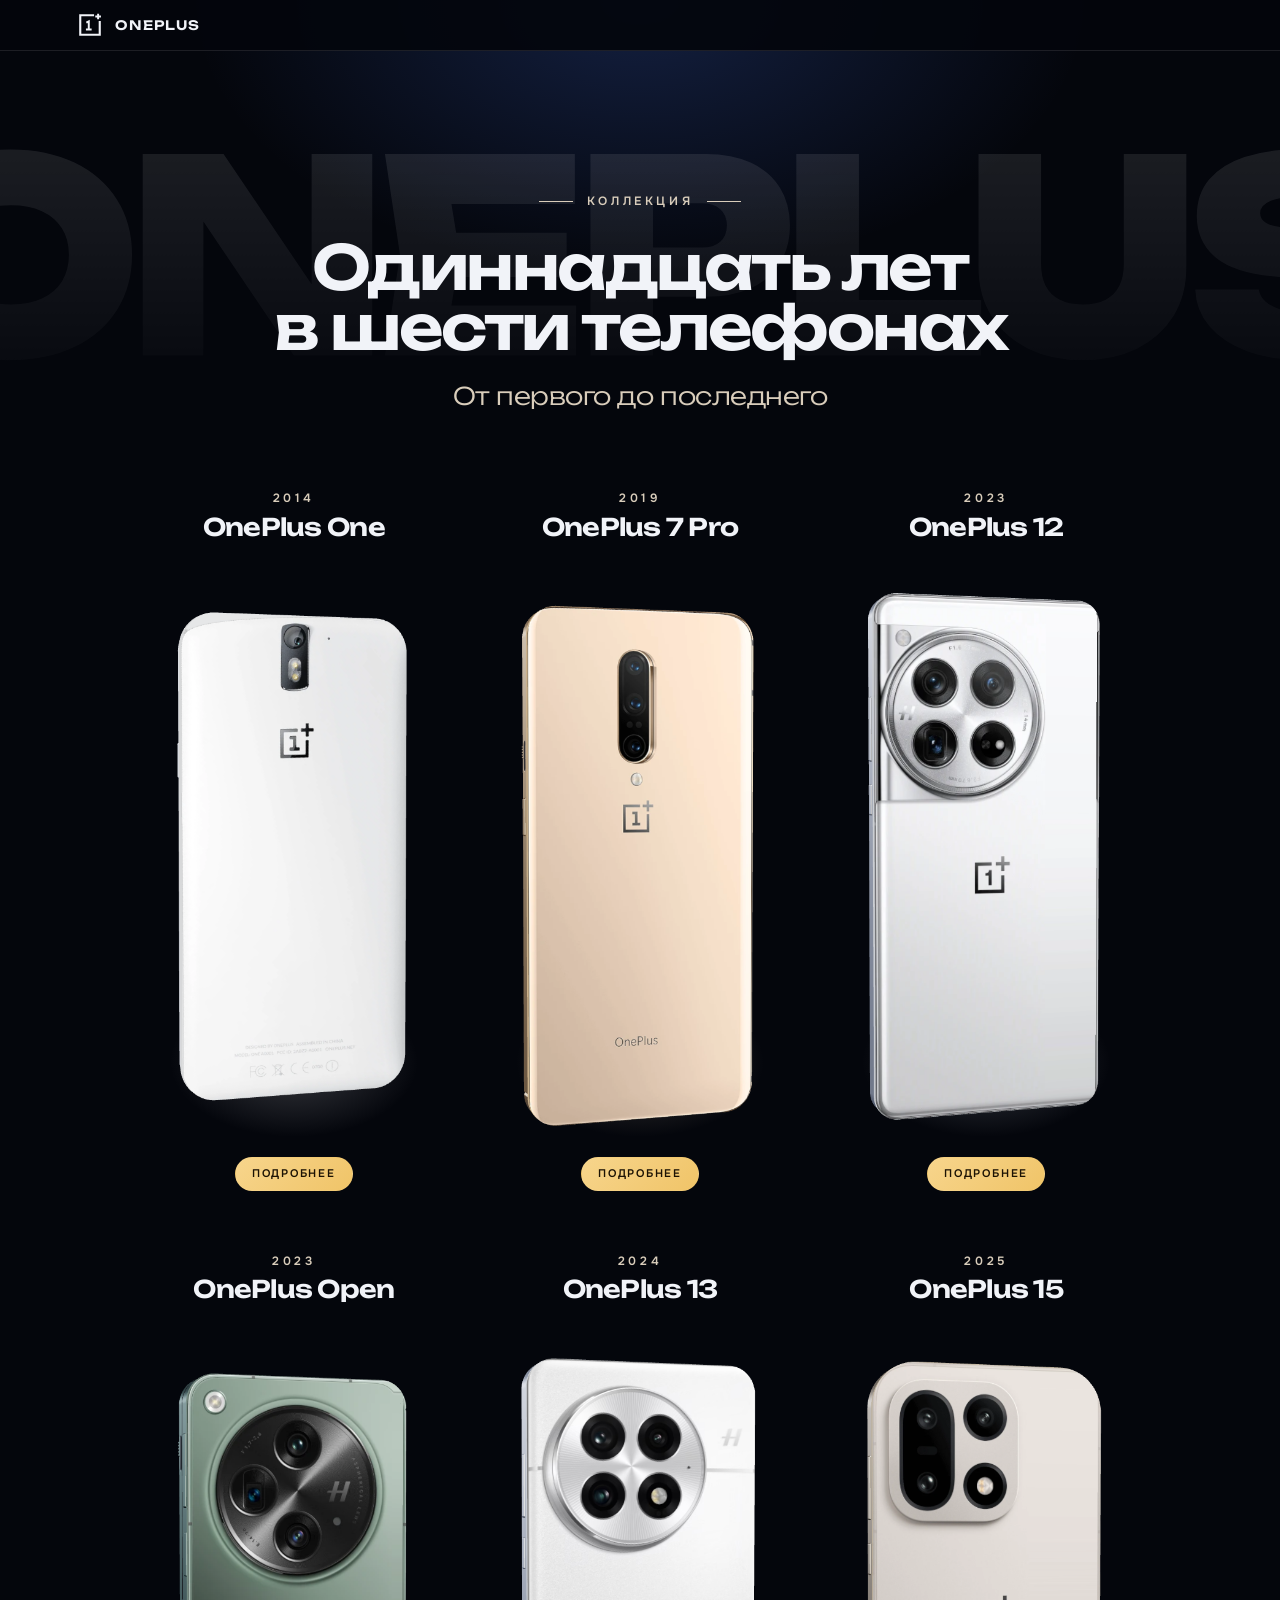
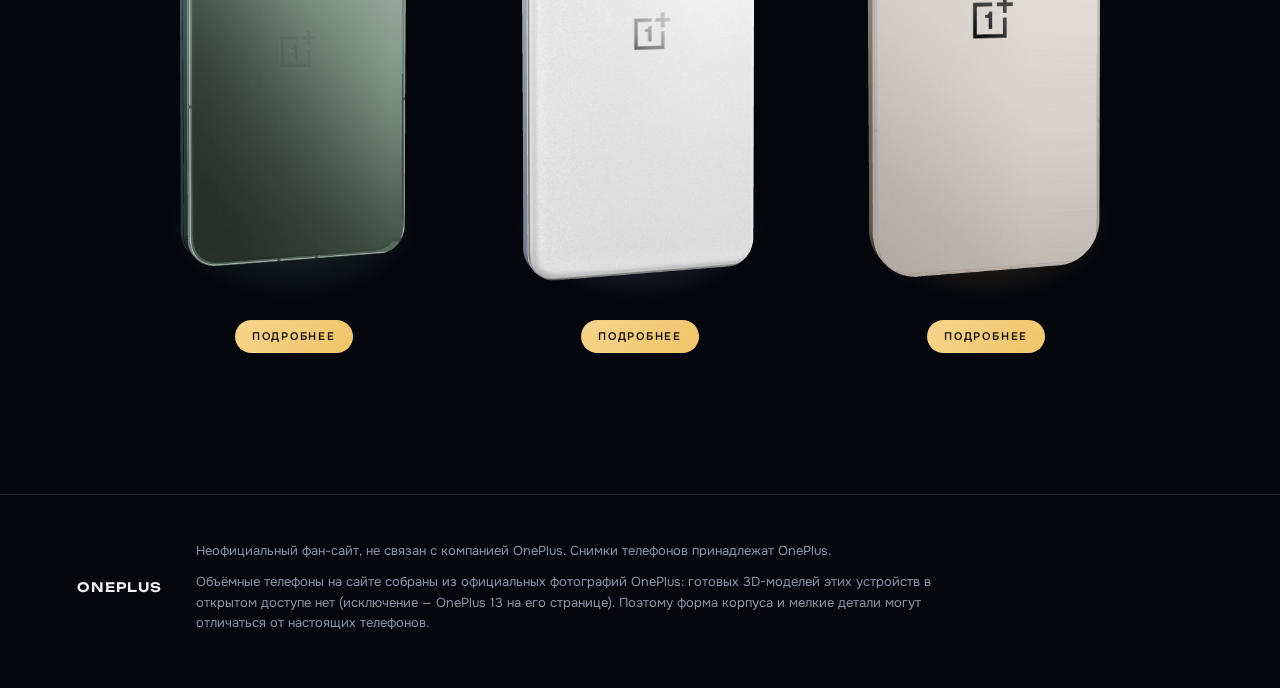
==== commit f67270b9: "Телефон: общая основа раскладки, меню и режим «без анимаций» Причина «всё крупное и не влезает» на i" ====
--- a/index.html
+++ b/index.html
@@ -17,7 +17,7 @@
   <link rel="preload" as="font" type="font/woff2" href="fonts/Onest-cyrillic.woff2" crossorigin>
   <link rel="preload" as="font" type="font/woff2" href="fonts/Onest-latin.woff2" crossorigin>
   <link rel="stylesheet" href="fonts/fonts.css?v=1">
-  <link rel="stylesheet" href="style.css?v=34">
+  <link rel="stylesheet" href="style.css?v=35">
 </head>
 <body class="home">
 
--- a/fonts/fonts.css
+++ b/fonts/fonts.css
@@ -0,0 +1,22 @@
+/* Шрифты сайта лежат здесь же, в папке fonts: страницы не обращаются за ними к чужим серверам.
+   Onest — основной текст, Unbounded — заголовки и цифры, JetBrains Mono — подписи на странице OnePlus One.
+   Файлы и наборы символов (unicode-range) — те же, что раздаёт Google Fonts; каждый файл содержит все нужные начертания.
+   Браузер скачивает только те файлы, символы из которых есть на странице. Лицензия шрифтов — SIL Open Font License 1.1 */
+@font-face { font-family: "JetBrains Mono"; font-style: normal; font-weight: 400 500; font-display: swap; src: url("JetBrainsMono-cyrillic-ext.woff2") format("woff2"); unicode-range: U+0460-052F, U+1C80-1C8A, U+20B4, U+2DE0-2DFF, U+A640-A69F, U+FE2E-FE2F; }
+@font-face { font-family: "JetBrains Mono"; font-style: normal; font-weight: 400 500; font-display: swap; src: url("JetBrainsMono-cyrillic.woff2") format("woff2"); unicode-range: U+0301, U+0400-045F, U+0490-0491, U+04B0-04B1, U+2116; }
+@font-face { font-family: "JetBrains Mono"; font-style: normal; font-weight: 400 500; font-display: swap; src: url("JetBrainsMono-greek.woff2") format("woff2"); unicode-range: U+0370-0377, U+037A-037F, U+0384-038A, U+038C, U+038E-03A1, U+03A3-03FF; }
+@font-face { font-family: "JetBrains Mono"; font-style: normal; font-weight: 400 500; font-display: swap; src: url("JetBrainsMono-vietnamese.woff2") format("woff2"); unicode-range: U+0102-0103, U+0110-0111, U+0128-0129, U+0168-0169, U+01A0-01A1, U+01AF-01B0, U+0300-0301, U+0303-0304, U+0308-0309, U+0323, U+0329, U+1EA0-1EF9, U+20AB; }
+@font-face { font-family: "JetBrains Mono"; font-style: normal; font-weight: 400 500; font-display: swap; src: url("JetBrainsMono-latin-ext.woff2") format("woff2"); unicode-range: U+0100-02BA, U+02BD-02C5, U+02C7-02CC, U+02CE-02D7, U+02DD-02FF, U+0304, U+0308, U+0329, U+1D00-1DBF, U+1E00-1E9F, U+1EF2-1EFF, U+2020, U+20A0-20AB, U+20AD-20C4, U+2113, U+2C60-2C7F, U+A720-A7FF; }
+@font-face { font-family: "JetBrains Mono"; font-style: normal; font-weight: 400 500; font-display: swap; src: url("JetBrainsMono-latin.woff2") format("woff2"); unicode-range: U+0000-00FF, U+0131, U+0152-0153, U+02BB-02BC, U+02C6, U+02DA, U+02DC, U+0304, U+0308, U+0329, U+2000-206F, U+20AC, U+2122, U+2191, U+2193, U+2212, U+2215, U+FEFF, U+FFFD; }
+@font-face { font-family: "Onest"; font-style: normal; font-weight: 400 600; font-display: swap; src: url("Onest-cyrillic-ext.woff2") format("woff2"); unicode-range: U+0460-052F, U+1C80-1C8A, U+20B4, U+2DE0-2DFF, U+A640-A69F, U+FE2E-FE2F; }
+@font-face { font-family: "Onest"; font-style: normal; font-weight: 400 600; font-display: swap; src: url("Onest-cyrillic.woff2") format("woff2"); unicode-range: U+0301, U+0400-045F, U+0490-0491, U+04B0-04B1, U+2116; }
+@font-face { font-family: "Onest"; font-style: normal; font-weight: 400 600; font-display: swap; src: url("Onest-math.woff2") format("woff2"); unicode-range: U+0302-0303, U+0305, U+0307-0308, U+0310, U+0312, U+0315, U+031A, U+0326-0327, U+032C, U+032F-0330, U+0332-0333, U+0338, U+033A, U+0346, U+034D, U+0391-03A1, U+03A3-03A9, U+03B1-03C9, U+03D1, U+03D5-03D6, U+03F0-03F1, U+03F4-03F5, U+2016-2017, U+2034-2038, U+203C, U+2040, U+2043, U+2047, U+2050, U+2057, U+205F, U+2070-2071, U+2074-209F, U+20D0-20DC, U+20E1, U+20E5-20EF, U+2100-2112, U+2114-2115, U+2117-2121, U+2123-214F, U+2190, U+2192, U+2194-21AE, U+21B0-21E5, U+21F1-21F2, U+21F4-2211, U+2213-2214, U+2216-22FF, U+2308-230B, U+2310, U+2319, U+231C-2321, U+2336-237A, U+237C, U+2395, U+239B-23B7, U+23D0, U+23DC-23E1, U+2474-2475, U+25AF, U+25B3, U+25B7, U+25BD, U+25C1, U+25CA, U+25CC, U+25FB, U+266D-266F, U+27C0-27FF, U+2900-2AFF, U+2B0E-2B11, U+2B30-2B4C, U+2BFE, U+3030, U+FF5B, U+FF5D, U+1D400-1D7FF, U+1EE00-1EEFF; }
+@font-face { font-family: "Onest"; font-style: normal; font-weight: 400 600; font-display: swap; src: url("Onest-symbols.woff2") format("woff2"); unicode-range: U+0001-000C, U+000E-001F, U+007F-009F, U+20DD-20E0, U+20E2-20E4, U+2150-218F, U+2190, U+2192, U+2194-2199, U+21AF, U+21E6-21F0, U+21F3, U+2218-2219, U+2299, U+22C4-22C6, U+2300-243F, U+2440-244A, U+2460-24FF, U+25A0-27BF, U+2800-28FF, U+2921-2922, U+2981, U+29BF, U+29EB, U+2B00-2BFF, U+4DC0-4DFF, U+FFF9-FFFB, U+10140-1018E, U+10190-1019C, U+101A0, U+101D0-101FD, U+102E0-102FB, U+10E60-10E7E, U+1D2C0-1D2D3, U+1D2E0-1D37F, U+1F000-1F0FF, U+1F100-1F1AE, U+1F1E6-1F1FF, U+1F30D-1F30F, U+1F315, U+1F31C, U+1F31E, U+1F320-1F32C, U+1F336, U+1F378, U+1F37D, U+1F382, U+1F393-1F39F, U+1F3A7-1F3A8, U+1F3AC-1F3AF, U+1F3C2, U+1F3C4-1F3C6, U+1F3CA-1F3CE, U+1F3D4-1F3E0, U+1F3ED, U+1F3F1-1F3F3, U+1F3F5-1F3F7, U+1F408, U+1F415, U+1F41F, U+1F426, U+1F43F, U+1F441-1F442, U+1F444, U+1F446-1F449, U+1F44C-1F44E, U+1F453, U+1F46A, U+1F47D, U+1F4A3, U+1F4B0, U+1F4B3, U+1F4B9, U+1F4BB, U+1F4BF, U+1F4C8-1F4CB, U+1F4D6, U+1F4DA, U+1F4DF, U+1F4E3-1F4E6, U+1F4EA-1F4ED, U+1F4F7, U+1F4F9-1F4FB, U+1F4FD-1F4FE, U+1F503, U+1F507-1F50B, U+1F50D, U+1F512-1F513, U+1F53E-1F54A, U+1F54F-1F5FA, U+1F610, U+1F650-1F67F, U+1F687, U+1F68D, U+1F691, U+1F694, U+1F698, U+1F6AD, U+1F6B2, U+1F6B9-1F6BA, U+1F6BC, U+1F6C6-1F6CF, U+1F6D3-1F6D7, U+1F6E0-1F6EA, U+1F6F0-1F6F3, U+1F6F7-1F6FC, U+1F700-1F80B, U+1F810-1F847, U+1F850-1F859, U+1F860-1F887, U+1F890-1F8AD, U+1F8B0-1F8BB, U+1F8C0-1F8C1, U+1F8D0-1F8D8, U+1F900-1F90B, U+1F93B, U+1F946, U+1F984, U+1F996, U+1F9E9, U+1FA00-1FA6F, U+1FA70-1FA7C, U+1FA80-1FAC6, U+1FAC8, U+1FACC-1FADD, U+1FADF-1FAEB, U+1FAEF-1FAFA, U+1FB00-1FBFF; }
+@font-face { font-family: "Onest"; font-style: normal; font-weight: 400 600; font-display: swap; src: url("Onest-vietnamese.woff2") format("woff2"); unicode-range: U+0102-0103, U+0110-0111, U+0128-0129, U+0168-0169, U+01A0-01A1, U+01AF-01B0, U+0300-0301, U+0303-0304, U+0308-0309, U+0323, U+0329, U+1EA0-1EF9, U+20AB; }
+@font-face { font-family: "Onest"; font-style: normal; font-weight: 400 600; font-display: swap; src: url("Onest-latin-ext.woff2") format("woff2"); unicode-range: U+0100-02BA, U+02BD-02C5, U+02C7-02CC, U+02CE-02D7, U+02DD-02FF, U+0304, U+0308, U+0329, U+1D00-1DBF, U+1E00-1E9F, U+1EF2-1EFF, U+2020, U+20A0-20AB, U+20AD-20C4, U+2113, U+2C60-2C7F, U+A720-A7FF; }
+@font-face { font-family: "Onest"; font-style: normal; font-weight: 400 600; font-display: swap; src: url("Onest-latin.woff2") format("woff2"); unicode-range: U+0000-00FF, U+0131, U+0152-0153, U+02BB-02BC, U+02C6, U+02DA, U+02DC, U+0304, U+0308, U+0329, U+2000-206F, U+20AC, U+2122, U+2191, U+2193, U+2212, U+2215, U+FEFF, U+FFFD; }
+@font-face { font-family: "Unbounded"; font-style: normal; font-weight: 300 800; font-display: swap; src: url("Unbounded-cyrillic-ext.woff2") format("woff2"); unicode-range: U+0460-052F, U+1C80-1C8A, U+20B4, U+2DE0-2DFF, U+A640-A69F, U+FE2E-FE2F; }
+@font-face { font-family: "Unbounded"; font-style: normal; font-weight: 300 800; font-display: swap; src: url("Unbounded-cyrillic.woff2") format("woff2"); unicode-range: U+0301, U+0400-045F, U+0490-0491, U+04B0-04B1, U+2116; }
+@font-face { font-family: "Unbounded"; font-style: normal; font-weight: 300 800; font-display: swap; src: url("Unbounded-vietnamese.woff2") format("woff2"); unicode-range: U+0102-0103, U+0110-0111, U+0128-0129, U+0168-0169, U+01A0-01A1, U+01AF-01B0, U+0300-0301, U+0303-0304, U+0308-0309, U+0323, U+0329, U+1EA0-1EF9, U+20AB; }
+@font-face { font-family: "Unbounded"; font-style: normal; font-weight: 300 800; font-display: swap; src: url("Unbounded-latin-ext.woff2") format("woff2"); unicode-range: U+0100-02BA, U+02BD-02C5, U+02C7-02CC, U+02CE-02D7, U+02DD-02FF, U+0304, U+0308, U+0329, U+1D00-1DBF, U+1E00-1E9F, U+1EF2-1EFF, U+2020, U+20A0-20AB, U+20AD-20C4, U+2113, U+2C60-2C7F, U+A720-A7FF; }
+@font-face { font-family: "Unbounded"; font-style: normal; font-weight: 300 800; font-display: swap; src: url("Unbounded-latin.woff2") format("woff2"); unicode-range: U+0000-00FF, U+0131, U+0152-0153, U+02BB-02BC, U+02C6, U+02DA, U+02DC, U+0304, U+0308, U+0329, U+2000-206F, U+20AC, U+2122, U+2191, U+2193, U+2212, U+2215, U+FEFF, U+FFFD; }
--- a/style.css
+++ b/style.css
@@ -15,11 +15,21 @@
   --ease: cubic-bezier(0.2, 0.8, 0.2, 1);
   /* поля страницы; у телефона с вырезом, повёрнутого боком, поле не меньше выреза */
   --side: max(6vw, calc((100vw - 1320px) / 2), env(safe-area-inset-left), env(safe-area-inset-right));
+  /* Сотая часть высоты экрана. Все высоты на сайте считаются от неё, а не от vh: на телефоне vh меряется от экрана
+     со свёрнутыми панелями браузера, а видно меньше — и всё, что задано в vh, оказывалось крупнее экрана: заголовки
+     уезжали под шапку, тексты не помещались (особенно в Safari на iPhone). svh — это высота того, что видно на самом
+     деле. На компьютере vh и svh равны, там ничего не меняется */
+  --vh: 1vh;
+}
+@supports (height: 1svh) {
+  :root { --vh: 1svh; }
 }
 
 * { box-sizing: border-box; margin: 0; padding: 0; }
 
-html { scroll-behavior: smooth; scroll-padding-top: 0; background: var(--bg); scrollbar-color: #2a3350 var(--bg); }
+/* text-size-adjust — чтобы телефон, повёрнутый боком, сам не увеличивал текст; overflow-x — чтобы ничто широкое
+   (слова-призраки за сценами) не давало странице ездить вбок и уменьшаться под ширину */
+html { scroll-behavior: smooth; scroll-padding-top: 0; background: var(--bg); scrollbar-color: #2a3350 var(--bg); -webkit-text-size-adjust: 100%; text-size-adjust: 100%; overflow-x: hidden; overflow-x: clip; }
 
 body {
   font-family: var(--body);
@@ -97,11 +107,15 @@
 .menu-open .menu-button i:last-child { transform: rotate(-45deg); }
 .menu-open .bar { background: none; border-color: transparent; }
 
-.menu { position: fixed; inset: 0; z-index: 45; display: grid; align-content: center; padding: 84px var(--side) max(32px, env(safe-area-inset-bottom)); counter-reset: item; background: rgb(4 6 12 / 0.98); opacity: 0; visibility: hidden; overflow-y: auto; overscroll-behavior: contain; transition: opacity 0.3s, visibility 0.3s; }
+.menu { position: fixed; inset: 0; z-index: 45; display: flex; flex-direction: column; padding: 84px var(--side) max(32px, env(safe-area-inset-bottom)); counter-reset: item; background: rgb(4 6 12 / 0.98); opacity: 0; visibility: hidden; overflow-y: auto; overscroll-behavior: contain; transition: opacity 0.3s, visibility 0.3s; }
 .menu-open .menu { opacity: 1; visibility: visible; }
+/* ссылки стоят по середине экрана, пока помещаются. Если их больше, чем экран, список начинается сверху и листается:
+   при простом выравнивании по центру верхние ссылки уезжали за край экрана и до них было не долистать */
+.menu a:first-child { margin-top: auto; }
+.menu a:last-child { margin-bottom: auto; }
 /* строки меню выезжают по очереди: --i выставляет page.js */
-.menu a { display: flex; align-items: baseline; gap: 16px; min-height: 56px; padding: 12px 0; font-family: var(--display); font-size: clamp(22px, 6.4vw, 30px); font-weight: 600; line-height: 1.15; letter-spacing: -0.03em; border-bottom: 1px solid var(--line); opacity: 0; translate: 0 14px; transition: opacity 0.4s var(--ease), translate 0.4s var(--ease), color 0.2s; transition-delay: calc(var(--i, 0) * 40ms + 60ms); }
-.menu a::before { content: counter(item, decimal-leading-zero); counter-increment: item; flex: none; font-size: 11px; font-weight: 400; letter-spacing: 0.2em; color: var(--gold); }
+.menu a { display: flex; flex: none; align-items: baseline; gap: 16px; min-height: 56px; padding: 12px 0; font-family: var(--display); font-size: clamp(22px, 6.4vw, 30px); font-weight: 600; line-height: 1.15; letter-spacing: -0.03em; border-bottom: 1px solid var(--line); opacity: 0; translate: 0 14px; transition: opacity 0.4s var(--ease), translate 0.4s var(--ease), color 0.2s; transition-delay: calc(var(--i, 0) * 40ms + 60ms); }
+.menu a::before { content: counter(item, decimal-leading-zero); counter-increment: item; flex: none; width: 24px; font-size: 11px; font-weight: 400; letter-spacing: 0.2em; color: var(--gold); }
 .menu-open .menu a { opacity: 1; translate: 0 0; }
 .menu a:active { color: var(--gold); }
 
@@ -114,10 +128,10 @@
 /* ---------- Сцены: .scene задаёт длину прокрутки, .pin прилипает к экрану ---------- */
 
 .scene { position: relative; }
-.pin { position: sticky; top: 0; height: 100vh; height: 100svh; overflow: hidden; }
-.scene-hero { height: 190vh; }
-.scene-spin { height: 340vh; }
-.scene-shot { height: 220vh; }
+.pin { position: sticky; top: 0; height: calc(var(--vh) * 100); height: 100svh; overflow: hidden; }
+.scene-hero { height: calc(var(--vh) * 190); }
+.scene-spin { height: calc(var(--vh) * 340); }
+.scene-shot { height: calc(var(--vh) * 220); }
 
 .glow { position: absolute; inset: 0; pointer-events: none; }
 
@@ -135,7 +149,7 @@
   top: 50%; right: -3vw;
   translate: 0 -50%;
   font-family: var(--display);
-  font-size: 74vh;
+  font-size: calc(var(--vh) * 74);
   font-weight: 800;
   line-height: 0.8;
   letter-spacing: -0.07em;
@@ -151,7 +165,7 @@
 .hero-phone {
   position: absolute;
   top: 50%; right: calc(var(--side) + 3vw);
-  height: 92vh;
+  height: calc(var(--vh) * 92);
   aspect-ratio: 954 / 2230;
   translate: 0 -47%;
   perspective: 1200px;
@@ -181,9 +195,9 @@
 /* название цвета огромными буквами проезжает за телефоном */
 .spin-word {
   position: absolute;
-  bottom: 2vh; left: 0;
+  bottom: calc(var(--vh) * 2); left: 0;
   font-family: var(--display);
-  font-size: 25vh;
+  font-size: calc(var(--vh) * 25);
   font-weight: 800;
   line-height: 1;
   letter-spacing: -0.05em;
@@ -197,7 +211,7 @@
 }
 
 /* шесть кадров лежат стопкой: прозрачность каждого выставляет page.js */
-.spin-phone { position: absolute; top: 50%; left: 50%; height: 92vh; aspect-ratio: 540 / 1200; margin: -46vh 0 0 -20.7vh; will-change: transform, opacity; }
+.spin-phone { position: absolute; top: 50%; left: 50%; height: calc(var(--vh) * 92); aspect-ratio: 540 / 1200; margin: calc(var(--vh) * -46) 0 0 calc(var(--vh) * -20.7); will-change: transform, opacity; }
 .spin-phone img { position: absolute; inset: 0; width: 100%; height: 100%; object-fit: contain; opacity: 0; }
 .spin-phone img:first-child { opacity: 1; }
 
@@ -227,9 +241,9 @@
 /* огромное слово проезжает поверх кадра: сдвиг выставляет page.js */
 .shot-word {
   position: absolute;
-  top: 6vh; left: 0;
+  top: calc(var(--vh) * 6); left: 0;
   font-family: var(--display);
-  font-size: 26vh;
+  font-size: calc(var(--vh) * 26);
   font-weight: 800;
   line-height: 1;
   letter-spacing: -0.05em;
@@ -260,7 +274,7 @@
 
 /* ---------- Объёмный разбор камеры (модель рисует teardown3d.js) ---------- */
 
-.scene-teardown { height: 360vh; }
+.scene-teardown { height: calc(var(--vh) * 360); }
 .glow-teardown { background: radial-gradient(46% 50% at 64% 50%, rgb(76 125 255 / 0.2), transparent 72%), radial-gradient(30% 34% at 70% 58%, rgb(217 205 187 / 0.1), transparent 70%); }
 .teardown-canvas { position: absolute; inset: 0; width: 100%; height: 100%; }
 .teardown-copy { position: absolute; top: 50%; left: var(--side); max-width: 340px; translate: 0 -50%; }
@@ -373,79 +387,100 @@
 
 @media (max-width: 900px) and (orientation: portrait), (max-width: 900px) and (min-height: 481px) {
   .bar-nav { display: none; }
-
-  .scene-hero { height: 170vh; }
-  .bigword { right: 50%; translate: 50% -62%; font-size: 44vh; }
-  .hero-phone { top: 8vh; right: 50%; height: 56vh; translate: 50% 0; }
-  .hero-copy { top: auto; right: 22px; bottom: 9vh; left: 22px; max-width: none; translate: none; }
+  /* шапка одной высоты и вверху страницы, и при прокрутке (60 точек: 44 под палец и по 8 сверху и снизу) */
+  body:not(.home) .bar, body:not(.home) .bar.is-scrolled { padding-block: max(8px, env(safe-area-inset-top)) 8px; }
+
+  /* Экран сцены на телефоне делят шапка, текст и картинка. Общие для всех сцен числа:
+     --bar  — высота шапки; --top — отсюда начинается верхний текст или картинка; --foot — поле снизу;
+     --gap  — просвет между текстом и картинкой; --copy — высота текста сцены, её измеряет page.js;
+     --room — сколько высоты остаётся картинке, когда текст занял своё. Картинка каждой сцены получает именно
+     это место, поэтому на низком экране она становится меньше, но на текст не налезает */
+  .pin {
+    --bar: calc(52px + max(8px, env(safe-area-inset-top)));
+    --top: calc(var(--bar) + clamp(2px, calc(var(--vh) * 1.4), 14px));
+    --foot: max(clamp(14px, calc(var(--vh) * 3.4), 36px), env(safe-area-inset-bottom));
+    --gap: clamp(8px, calc(var(--vh) * 2.2), 22px);
+    --room: calc(var(--vh) * 100 - var(--top) - var(--copy, calc(var(--vh) * 42)) - var(--gap) - var(--foot));
+  }
+
+  .scene-hero { height: calc(var(--vh) * 170); }
+  .bigword { top: calc(var(--top) + var(--room) / 2); right: 50%; translate: 50% -50%; font-size: calc(var(--room) * 0.9); }
+  .hero-phone { top: var(--top); right: 50%; height: var(--room); translate: 50% 0; }
+  .hero-copy { top: auto; right: var(--side); bottom: var(--foot); left: var(--side); max-width: none; translate: none; }
   .hero-copy h1 { width: auto; max-width: none; }
-  h1 { margin-top: 16px; font-size: clamp(34px, 10.5vw, 60px); }
-  .lead { margin-top: 14px; font-size: 15px; }
-  .facts { gap: 20px; margin-top: 20px; padding-top: 16px; }
+  /* заголовки и текст подобраны и под ширину, и под высоту экрана: на низком экране они чуть мельче */
+  h1 { margin-top: 12px; font-size: clamp(28px, min(10.5vw, calc(var(--vh) * 6.8)), 60px); }
+  .lead { max-width: none; margin-top: 12px; font-size: 15px; line-height: 1.5; }
+  .facts { gap: 18px; margin-top: 16px; padding-top: 14px; }
   .facts b { font-size: 15px; }
-  .facts span { font-size: 10px; }
+  .facts span { font-size: 11px; letter-spacing: 0.1em; }
   .hint { display: none; }
 
-  .scene-spin { height: 300vh; }
-  .spin-word { font-size: 17vh; }
-  .spin-phone { top: 59%; height: 56vh; margin: -28vh 0 0 -12.6vh; }
-  .spin-copy { top: 11vh; right: 22px; left: 22px; max-width: none; translate: none; }
-  h2 { margin-top: 14px; font-size: clamp(26px, 7.6vw, 40px); }
+  .scene-spin { height: calc(var(--vh) * 300); }
+  .spin-word { font-size: calc(var(--vh) * 17); }
+  .spin-phone { top: calc(var(--top) + var(--copy) + var(--gap)); height: var(--room); margin: 0 0 0 calc(var(--room) * -0.225); }
+  .spin-copy { top: var(--top); right: var(--side); left: var(--side); max-width: none; translate: none; }
+  h2 { margin-top: 10px; font-size: clamp(22px, min(7.6vw, calc(var(--vh) * 5.2)), 40px); }
   /* на телефоне видна только та подпись, которая сейчас активна */
   .steps { position: absolute; top: 100%; left: 0; right: 0; margin-top: 10px; }
   .steps li { position: absolute; top: 0; left: 0; right: 0; margin: 0 !important; padding-left: 14px; opacity: 0; }
   .steps li.is-on { opacity: 1; }
-  .steps b { font-size: 19px; }
-  .steps span { font-size: 13px; }
-  .swatches { top: auto; right: 12px; bottom: 5vh; left: 12px; grid-auto-flow: column; justify-content: center; gap: 4px; translate: none; }
+  .steps b { font-size: 18px; }
+  .steps span { font-size: 14px; line-height: 1.45; }
+  .swatches { top: auto; right: 12px; bottom: calc(var(--vh) * 5); left: 12px; grid-auto-flow: column; justify-content: center; gap: 4px; translate: none; }
   .swatch { gap: 8px; padding: 6px 12px 6px 6px; }
   .swatch i { width: 22px; height: 22px; }
   .swatch b { font-size: 12px; }
   .swatch small { display: none; }
 
-  .scene-shot { height: 200vh; }
-  .shot-image { height: 52%; }
-  .shot-image { transform-origin: 50% 50%; }
-  .shot-shade { background: linear-gradient(0deg, var(--bg) 46%, transparent 62%, transparent 88%, var(--bg)); }
-  .shot-copy { top: auto; right: 22px; bottom: 7vh; left: 22px; max-width: none; translate: none; }
-  .shot-text { margin-top: 14px; font-size: 15px; }
-  .stats { gap: 10px 24px; margin-top: 20px; padding-top: 16px; }
-
-  .scene-teardown { height: 320vh; }
+  .scene-shot { height: calc(var(--vh) * 200); }
+  /* кадр занимает всё, что выше текста, и чуть заходит под его начало: там его гасит затемнение */
+  .shot-image { height: calc(var(--vh) * 100 - var(--copy, calc(var(--vh) * 42)) - var(--foot) + calc(var(--vh) * 7)); transform-origin: 50% 50%; }
+  .shot-shade { background: linear-gradient(0deg, var(--bg) calc(var(--copy, calc(var(--vh) * 42)) + var(--foot) - calc(var(--vh) * 2)), transparent calc(var(--copy, calc(var(--vh) * 42)) + var(--foot) + calc(var(--vh) * 12)), transparent 88%, var(--bg)); }
+  .shot-copy { top: auto; right: var(--side); bottom: var(--foot); left: var(--side); max-width: none; translate: none; }
+  .shot-text { max-width: none; margin-top: 12px; font-size: 15px; line-height: 1.5; }
+  .stats { gap: 8px 22px; margin-top: 16px; padding-top: 14px; }
+  .stats b { font-size: clamp(22px, 6.6vw, 30px); }
+  .stats span { font-size: 11px; letter-spacing: 0.1em; }
+
+  .scene-teardown { height: calc(var(--vh) * 320); }
   .glow-teardown { background: radial-gradient(60% 40% at 50% 46%, rgb(76 125 255 / 0.2), transparent 72%); }
-  .teardown-copy { top: 10vh; right: 22px; left: 22px; max-width: none; translate: none; }
+  .teardown-copy { top: var(--top); right: var(--side); left: var(--side); max-width: none; translate: none; }
   .teardown-copy .shot-text { display: none; }
   /* вместо выносок — кружок с номером у каждого слоя и список названий под заголовком */
   .part-label .part-text, .part-label i { display: none; }
   .part-label em { display: grid; place-items: center; width: 26px; height: 26px; font-family: var(--display); font-size: 11px; font-style: normal; color: var(--bg); border-radius: 50%; background: var(--sand); }
-  .legend { display: grid; grid-template-columns: 1fr 1fr; gap: 6px 14px; margin-top: 14px; counter-reset: layer; font-size: 12px; line-height: 1.3; }
+  .legend { display: grid; grid-template-columns: 1fr 1fr; gap: 6px 14px; margin-top: 12px; counter-reset: layer; font-size: 13px; line-height: 1.3; }
   .legend li { counter-increment: layer; display: flex; gap: 8px; }
-  .legend li::before { content: counter(layer); flex: none; font-family: var(--display); font-size: 10px; color: var(--sand); }
+  .legend li::before { content: counter(layer); flex: none; font-family: var(--display); font-size: 11px; color: var(--sand); }
   .legend span { display: none; }
   .legend b { font-weight: 500; }
 
   .rail { display: none; }
-  .shot-word { top: 2vh; font-size: 13vh; }
-
-  .spec-grid { grid-template-columns: repeat(2, 1fr); gap: 10px; margin-top: 40px; }
+  .shot-word { top: calc(var(--vh) * 2); font-size: calc(var(--vh) * 13); }
+
+  /* разделы под сценами: на телефоне поля сверху и снизу меньше, чем на широком окне */
+  .section { padding: 68px 0; }
+  .section-title { margin-top: 14px; }
+  .spec-grid { grid-template-columns: repeat(2, 1fr); gap: 10px; margin-top: 32px; }
   .spec { padding: 22px 16px 20px; border-radius: 16px; }
   .spec::before { left: 16px; }
 
   /* заголовок сравнения мельче: строка «и Galaxy S25 Ultra» помещается целиком */
   .versus-title { font-size: clamp(25px, 7.6vw, 44px); }
-  .score { top: 56px; grid-template-columns: repeat(3, 1fr); gap: 6px; margin-top: 34px; padding: 8px; border-radius: 16px; }
+  .score { top: calc(52px + max(8px, env(safe-area-inset-top))); grid-template-columns: repeat(3, 1fr); gap: 6px; margin-top: 28px; padding: 8px; border-radius: 16px; }
   .score-note { display: none; }
   .score-card { flex-direction: column; align-items: flex-start; gap: 4px; padding: 10px; }
-  .score-card span { font-size: 9px; }
+  .score-card span { font-size: 11px; line-height: 1.25; }
   .score-card b { font-size: 28px; }
   .vgroup { border-radius: 16px; }
   .vgroup h3 { padding: 18px 12px 12px; }
   .versus-row { grid-template-columns: repeat(3, 1fr); gap: 6px; padding: 4px 8px 8px; }
   .versus-row:last-child { padding-bottom: 12px; }
-  .versus-label { grid-column: 1 / -1; padding: 8px 4px 2px; font-size: 12px; }
-  .versus-cell { min-height: 50px; padding: 8px 10px; border-radius: 10px; }
-  .versus-cell b { font-size: 13px; }
-  .versus-row.is-text .versus-cell b { font-size: 12px; }
+  .versus-label { grid-column: 1 / -1; padding: 10px 4px 2px; font-size: 13px; }
+  .versus-cell { min-height: 52px; padding: 8px; border-radius: 10px; }
+  .versus-cell b { font-size: 14px; }
+  .versus-row.is-text .versus-cell b { font-size: 13px; line-height: 1.3; }
   .footer-row { flex-direction: column; align-items: flex-start; gap: 12px; }
 }
 
@@ -478,7 +513,7 @@
 .home-sub { margin-top: clamp(12px, 1.5vw, 24px); font-family: var(--display); font-size: clamp(15px, 1.9vw, 30px); font-weight: 300; letter-spacing: -0.02em; color: var(--sand); }
 
 /* страница «такой страницы нет» (404.html): тот же верх, что у главной, и кнопка назад */
-.lost-top { display: grid; align-content: center; min-height: 100vh; min-height: 100svh; }
+.lost-top { display: grid; align-content: center; min-height: calc(var(--vh) * 100); min-height: 100svh; }
 .lost-link { display: inline-flex; align-items: center; min-height: 48px; margin-top: clamp(28px, 4vw, 48px); padding: 0 28px; font-size: 13px; font-weight: 600; letter-spacing: 0.16em; text-transform: uppercase; color: #1c1304; border-radius: 999px; background: linear-gradient(135deg, #f7d58c, var(--gold)); transition: translate 0.3s var(--ease), box-shadow 0.3s; }
 .lost-link:hover { translate: 0 -3px; box-shadow: 0 16px 40px -14px rgb(240 196 104 / 0.7); }
 .lost-link:active { translate: 0 0; }
@@ -533,8 +568,8 @@
   .models { grid-template-columns: repeat(2, 1fr); gap: 34px 16px; }
   .unit, .unit-hit { gap: 16px; }
   .unit-title { font-size: clamp(15px, 4.6vw, 20px); }
-  .unit-title small { font-size: 10px; }
-  .unit-tag { padding: 5px 12px; font-size: 10px; }
+  .unit-title small { font-size: 11px; letter-spacing: 0.24em; }
+  .unit-tag { padding: 6px 12px; font-size: 11px; letter-spacing: 0.12em; }
 }
 
 /* ---------- Живой объёмный телефон на первом экране ---------- */
@@ -542,7 +577,7 @@
 
 /* пока объёмный телефон не готов (или если он не может быть нарисован), виден обычный снимок */
 .hero-phone canvas { display: none; width: 100%; height: 100%; }
-.hero-phone.is-live { right: calc(var(--side) + 1vw); height: 98vh; aspect-ratio: 440 / 940; translate: 0 -50%; }
+.hero-phone.is-live { right: calc(var(--side) + 1vw); height: calc(var(--vh) * 98); aspect-ratio: 440 / 940; translate: 0 -50%; }
 .hero-phone.is-live img { display: none; }
 .hero-phone.is-live canvas { display: block; }
 
@@ -558,11 +593,34 @@
 .hero-color-name { margin-left: 10px; font-size: 13px; font-weight: 500; letter-spacing: 0.08em; color: var(--muted); }
 
 @media (max-width: 900px) and (orientation: portrait), (max-width: 900px) and (min-height: 481px) {
-  /* телефон занимает верхнюю половину экрана, текст — нижнюю: они не пересекаются */
-  .hero-phone.is-live { top: 6vh; right: 50%; height: 45vh; translate: 50% 0; }
-  .hero-after { top: auto; right: 22px; bottom: 9vh; left: 22px; max-width: none; translate: none; }
-  .hero-colors { margin-top: 16px; }
+  /* телефон занимает всё место над текстом (--room, см. выше), текст стоит внизу: они не пересекаются */
+  .hero-phone.is-live { top: var(--top); right: 50%; height: var(--room); translate: 50% 0; }
+  .hero-after { top: auto; right: var(--side); bottom: var(--foot); left: var(--side); max-width: none; translate: none; }
+  .hero-colors { margin-top: 10px; }
   .hero-color { width: 32px; height: 32px; }
+}
+
+/* меню на невысоком экране: строки ниже, чтобы все разделы помещались без прокрутки (или почти все) */
+@media (max-width: 900px) and (orientation: portrait) and (max-height: 720px) {
+  .menu { padding-top: 70px; }
+  .menu a { min-height: 48px; padding: 9px 0; font-size: 20px; }
+}
+
+/* Телефон стоя с низким экраном (небольшие и старые модели, увеличенный масштаб в настройках): текст набран чуть
+   плотнее, чтобы картинке над ним или под ним осталось заметное место */
+@media (max-width: 900px) and (orientation: portrait) and (max-height: 600px) {
+  .kicker { font-size: 11px; letter-spacing: 0.22em; }
+  h1 { margin-top: 8px; }
+  h2 { margin-top: 8px; }
+  .lead, .shot-text { margin-top: 8px; font-size: 14px; line-height: 1.42; }
+  .facts { gap: 14px; margin-top: 10px; padding-top: 10px; }
+  .stats { gap: 6px 18px; margin-top: 10px; padding-top: 10px; }
+  .stats b { font-size: 21px; }
+  .hero-colors { margin-top: 4px; }
+  .steps { margin-top: 8px; }
+  .steps b { font-size: 17px; }
+  .steps span { font-size: 13px; line-height: 1.4; }
+  .legend { gap: 4px 12px; margin-top: 8px; font-size: 12px; }
 }
 /* ---------- Объёмные модели, которые можно крутить (spin.js) ---------- */
 
@@ -596,27 +654,41 @@
 @media (orientation: landscape) and (max-height: 480px) {
   .bar, .bar.is-scrolled { padding-block: max(6px, env(safe-area-inset-top)) 6px; }
   .rail, .hint { display: none; }
-  .menu { align-content: start; grid-template-columns: 1fr 1fr; column-gap: 36px; padding-top: 64px; }
+  .menu { display: grid; align-content: start; grid-template-columns: 1fr 1fr; column-gap: 36px; padding-top: 64px; }
+  .menu a:first-child, .menu a:last-child { margin-block: 0; }
   .menu a { min-height: 48px; padding: 8px 0; font-size: 19px; }
 
   .kicker { gap: 10px; font-size: 11px; letter-spacing: 0.24em; }
   .kicker::before { width: 22px; }
-  h1 { margin-top: 10px; font-size: clamp(28px, 10vh, 44px); }
-  h2 { margin-top: 10px; font-size: clamp(21px, 7.6vh, 34px); }
-  .lead { max-width: 360px; margin-top: 10px; font-size: 13px; line-height: 1.45; }
+  h1 { margin-top: 8px; font-size: clamp(26px, calc(var(--vh) * 9), 42px); }
+  h2 { margin-top: 8px; font-size: clamp(19px, calc(var(--vh) * 6.6), 32px); }
+  .lead { max-width: 360px; margin-top: 8px; font-size: 12.5px; line-height: 1.42; }
   .facts { gap: 22px; margin-top: 12px; padding-top: 10px; }
   .facts b { font-size: 14px; }
-  .facts span { font-size: 9px; }
+  .facts span { font-size: 10px; letter-spacing: 0.08em; }
   .hero-copy { max-width: 46vw; }
-  .hero-after, .shot-copy, .spin-copy, .teardown-copy { max-width: 40vw; }
+  .hero-after, .shot-copy, .spin-copy, .teardown-copy { max-width: 42vw; }
+  /* Место под шапкой: --bar — её высота, --mid — середина этого места, --tall — его высота. Текст и картинка сцены
+     стоят рядом, и оба выровнены по этой середине, а не по середине экрана: иначе верх уходил под шапку.
+     --fit — во сколько раз уменьшить текст, если он выше этого места (считает page.js) */
+  .pin { --bar: calc(50px + max(6px, env(safe-area-inset-top))); --mid: calc(50% + var(--bar) / 2 - 3px); --tall: calc(var(--vh) * 100 - var(--bar) - 14px); }
+  .hero-copy, .hero-after, .shot-copy, .spin-copy, .teardown-copy { top: var(--mid); scale: var(--fit, 1); transform-origin: 0 50%; }
+  /* у текста с подписями шагов видна только активная подпись (все три по высоте не помещаются); она висит под
+     заголовком, поэтому сам заголовок стоит выше середины на половину её высоты (--hang считает page.js) */
+  .spin-copy { top: calc(var(--mid) - var(--hang, 0px) / 2); }
+  .hero-phone, .hero-phone.is-live { top: var(--mid); height: var(--tall); translate: 0 -50%; }
+  .bigword { top: var(--mid); font-size: calc(var(--tall) * 0.8); }
   .hero-colors { margin-top: 8px; }
-  .shot-text { margin-top: 10px; font-size: 13px; line-height: 1.45; }
-  .stats { gap: 6px 22px; margin-top: 12px; padding-top: 10px; }
-  .stats b { font-size: 22px; }
-  .stats span { font-size: 9px; }
-  .steps { margin-top: 12px; }
-  .steps li { padding: 2px 0 2px 14px; }
-  .steps li + li { margin-top: 8px; }
+  /* текст сцены может быть уменьшен (--fit), а кнопка цвета должна остаться 44 точки под пальцем: она настолько же
+     крупнее, а отрицательное поле оставляет ей прежнее место в строке */
+  .hero-color { width: calc(44px / var(--fit, 1)); height: calc(44px / var(--fit, 1)); margin: calc((44px - 44px / var(--fit, 1)) / 2); }
+  .shot-text { margin-top: 8px; font-size: 12.5px; line-height: 1.42; }
+  .stats { gap: 4px 18px; margin-top: 8px; padding-top: 8px; }
+  .stats b { font-size: 19px; }
+  .stats span { font-size: 10px; letter-spacing: 0.08em; }
+  .steps { position: absolute; top: 100%; right: 0; left: 0; margin-top: 8px; }
+  .steps li { position: absolute; top: 0; right: 0; left: 0; margin: 0 !important; padding: 2px 0 2px 14px; opacity: 0; }
+  .steps li.is-on { opacity: 1; }
   .steps b { font-size: 16px; }
   .steps span { margin-top: 2px; font-size: 12px; line-height: 1.35; }
   .swatch { gap: 10px; padding: 4px 14px 4px 6px; }
@@ -627,6 +699,29 @@
   .score { top: 50px; margin-top: 28px; padding: 8px 18px; }
   .score-card { padding: 6px 12px; }
   .score-card b { font-size: 26px; }
+}
+
+/* телефон боком и при этом узкий (старые небольшие телефоны): плитки с цифрами в три колонки, в четыре цифры не влезают */
+@media (orientation: landscape) and (max-height: 480px) and (max-width: 640px) {
+  .spec-grid { grid-template-columns: repeat(3, 1fr); gap: 10px; }
+  .spec { padding: 22px 16px 20px; }
+  .spec b { font-size: 28px; }
+}
+
+/* самый низкий экран (старый iPhone SE боком: видно 568×270): заголовки и отступы ещё компактнее, колонка текста шире —
+   так текст сцены меньше приходится уменьшать целиком (--fit) */
+@media (orientation: landscape) and (max-height: 300px) {
+  .kicker { gap: 8px; font-size: 10px; letter-spacing: 0.16em; }
+  .kicker::before { width: 16px; }
+  h1 { margin-top: 6px; font-size: 24px; }
+  h2 { margin-top: 6px; font-size: 18px; }
+  .lead, .shot-text { margin-top: 6px; font-size: 12px; line-height: 1.36; }
+  .facts { gap: 14px; margin-top: 8px; padding-top: 8px; }
+  .facts b { font-size: 13px; }
+  .stats { gap: 2px 14px; margin-top: 6px; padding-top: 6px; }
+  .stats b { font-size: 17px; }
+  .hero-copy { max-width: 50vw; }
+  .hero-after, .shot-copy, .spin-copy, .teardown-copy { max-width: 46vw; }
 }
 
 /* телефон боком: подписи к слоям разбора камеры короче, иначе они наезжают друг на друга */
@@ -641,10 +736,15 @@
 /* ---------- Без анимаций: сцены не прилипают, всё показано сразу ---------- */
 
 .no-motion .scene { height: auto; }
-.no-motion .pin { min-height: 100vh; }
+.no-motion .pin { min-height: calc(var(--vh) * 100); }
 .no-motion .shot-copy { opacity: 1; }
 .no-motion .spin-phone img:last-child { opacity: 1; }
 .no-motion .steps li { opacity: 1; }
+/* на телефоне подписи шагов лежат одна на другой и видна только активная; без анимаций они идут обычным списком */
+.no-motion .steps, .no-motion .steps li { position: static !important; opacity: 1 !important; }
+@media (max-width: 900px), (orientation: landscape) and (max-height: 480px) {
+  .no-motion .steps li + li { margin-top: 10px !important; }
+}
 
 @media (prefers-reduced-motion: reduce) {
   *, *::before, *::after { animation: none !important; transition: none !important; }
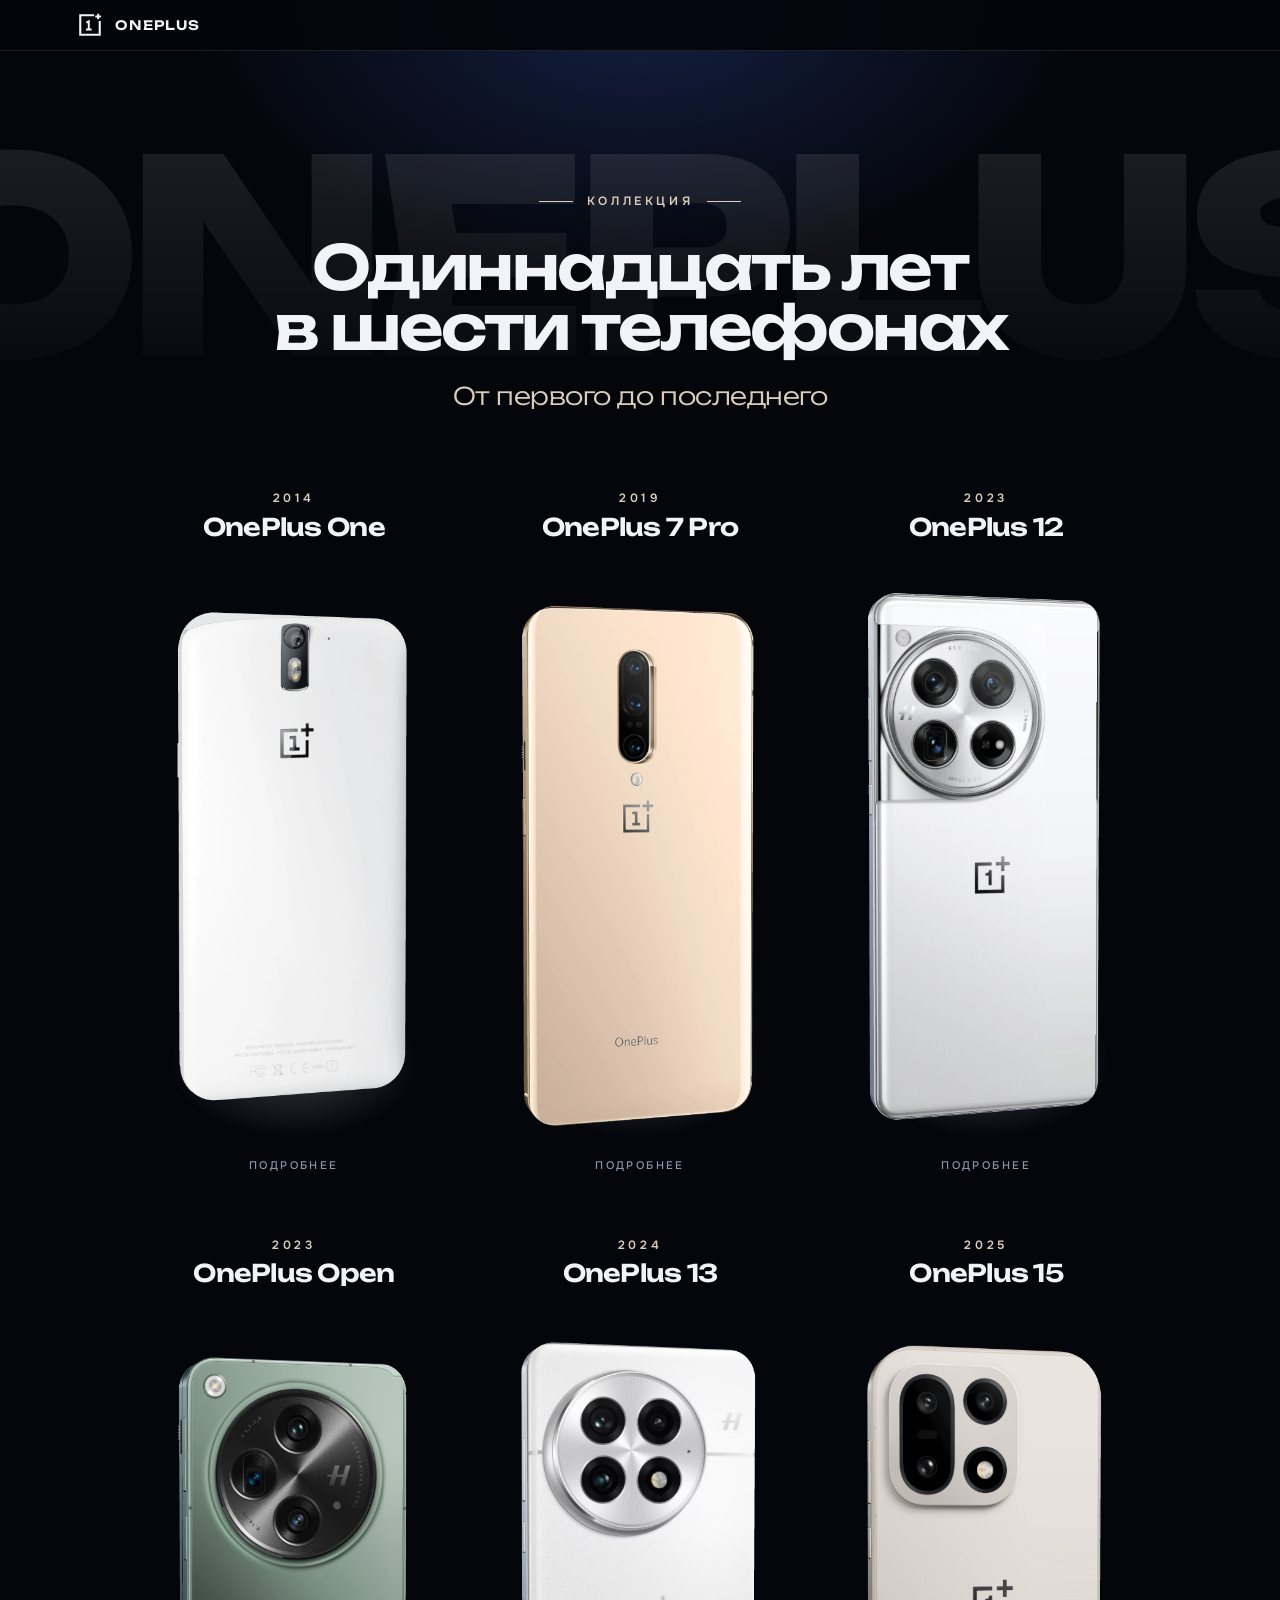
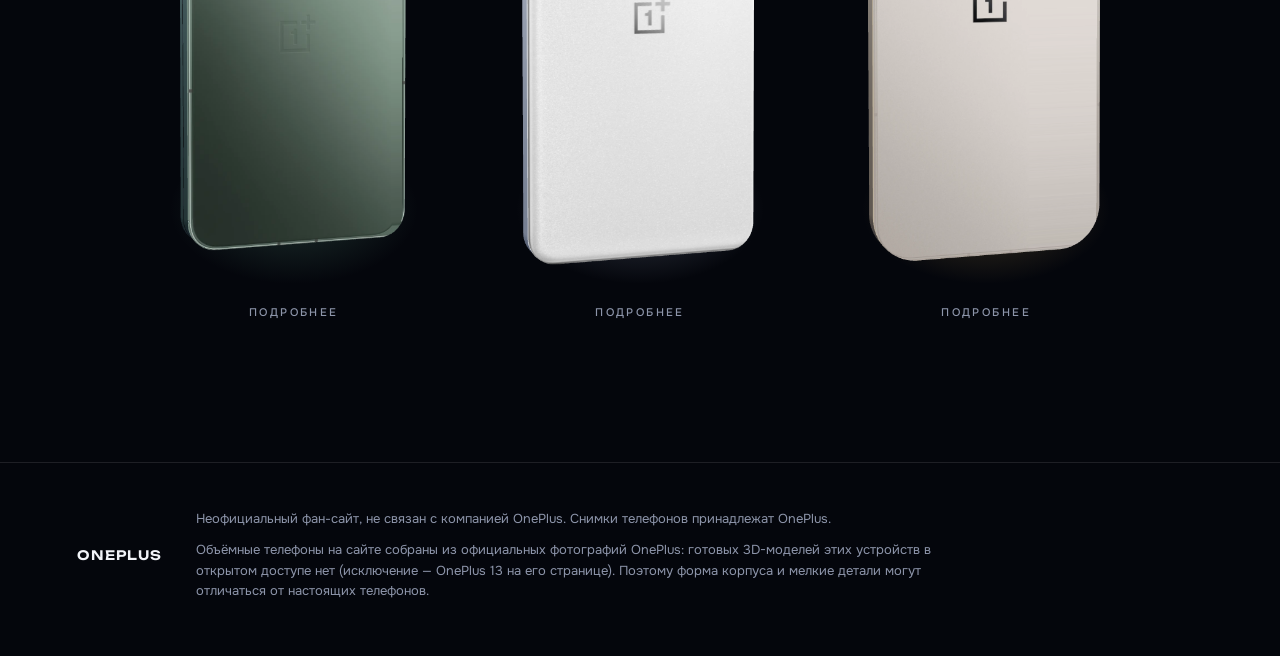
==== commit a0cb936e: "Главная: «Подробнее» — подпись, а не кнопка Нажимается сам телефон с названием, подпись под ним ссыл" ====
--- a/index.html
+++ b/index.html
@@ -17,7 +17,7 @@
   <link rel="preload" as="font" type="font/woff2" href="fonts/Onest-cyrillic.woff2" crossorigin>
   <link rel="preload" as="font" type="font/woff2" href="fonts/Onest-latin.woff2" crossorigin>
   <link rel="stylesheet" href="fonts/fonts.css?v=1">
-  <link rel="stylesheet" href="style.css?v=35">
+  <link rel="stylesheet" href="style.css?v=37">
 </head>
 <body class="home">
 
@@ -50,7 +50,7 @@
           <span class="unit-title"><small>2014</small>OnePlus One</span>
           <span class="unit-stage"><img class="poster" src="assets/home/poster-one.webp" alt="OnePlus One, вид сзади" width="440" height="940" decoding="async"><canvas aria-hidden="true"></canvas></span>
         </a>
-        <em class="unit-tag">Подробнее</em>
+        <em class="unit-tag" aria-hidden="true">Подробнее</em>
       </div>
 
       <div class="unit is-ready" data-model="7pro" style="--glow:234 217 192">
@@ -58,7 +58,7 @@
           <span class="unit-title"><small>2019</small>OnePlus 7 Pro</span>
           <span class="unit-stage"><img class="poster" src="assets/home/poster-7pro.webp" alt="OnePlus 7 Pro, вид сзади" width="440" height="940" decoding="async"><canvas aria-hidden="true"></canvas></span>
         </a>
-        <em class="unit-tag">Подробнее</em>
+        <em class="unit-tag" aria-hidden="true">Подробнее</em>
       </div>
 
       <div class="unit is-ready" data-model="12" style="--glow:220 228 240">
@@ -66,7 +66,7 @@
           <span class="unit-title"><small>2023</small>OnePlus 12</span>
           <span class="unit-stage"><img class="poster" src="assets/home/poster-12.webp" alt="OnePlus 12, вид сзади" width="440" height="940" decoding="async"><canvas aria-hidden="true"></canvas></span>
         </a>
-        <em class="unit-tag">Подробнее</em>
+        <em class="unit-tag" aria-hidden="true">Подробнее</em>
       </div>
 
       <div class="unit is-ready" data-model="open" style="--glow:111 180 150">
@@ -74,7 +74,7 @@
           <span class="unit-title"><small>2023</small>OnePlus Open</span>
           <span class="unit-stage"><img class="poster" src="assets/home/poster-open.webp" alt="OnePlus Open, вид сзади" width="440" height="940" decoding="async"><canvas aria-hidden="true"></canvas></span>
         </a>
-        <em class="unit-tag">Подробнее</em>
+        <em class="unit-tag" aria-hidden="true">Подробнее</em>
       </div>
 
       <div class="unit is-ready" data-model="13" style="--glow:200 215 245">
@@ -82,7 +82,7 @@
           <span class="unit-title"><small>2024</small>OnePlus 13</span>
           <span class="unit-stage"><img class="poster" src="assets/home/poster-13.webp" alt="OnePlus 13, вид сзади" width="440" height="940" decoding="async"><canvas aria-hidden="true"></canvas></span>
         </a>
-        <em class="unit-tag">Подробнее</em>
+        <em class="unit-tag" aria-hidden="true">Подробнее</em>
       </div>
 
       <div class="unit is-ready" data-model="15" style="--glow:240 196 104">
@@ -90,7 +90,7 @@
           <span class="unit-title"><small>2025</small>OnePlus 15</span>
           <span class="unit-stage"><img class="poster" src="assets/home/poster-15.webp" alt="OnePlus 15, вид сзади" width="440" height="940" decoding="async"><canvas aria-hidden="true"></canvas></span>
         </a>
-        <em class="unit-tag">Подробнее</em>
+        <em class="unit-tag" aria-hidden="true">Подробнее</em>
       </div>
 
     </section>
@@ -109,6 +109,6 @@
   <div class="toast" id="toast" role="status" aria-live="polite"></div>
 
   <script src="home.js?v=29"></script>
-  <script type="module" src="phones3d.js?v=43"></script>
+  <script type="module" src="phones3d.js?v=44"></script>
 </body>
 </html>
--- a/style.css
+++ b/style.css
@@ -404,7 +404,11 @@
   }
 
   .scene-hero { height: calc(var(--vh) * 170); }
-  .bigword { top: calc(var(--top) + var(--room) / 2); right: 50%; translate: 50% -50%; font-size: calc(var(--room) * 0.9); }
+  /* Крупные надписи за картинками (.bigword, .shot-word, .spin-word и их родня на страницах моделей). На компьютере
+     они проезжают через экран вместе с прокруткой. Экран телефона для этого слишком узкий: проезжающее слово почти
+     всё время срезано его краем. Поэтому здесь надпись стоит на месте (сдвиг от прокрутки отключён) и целиком
+     помещается в отведённую ей ширину — max-width; размер букв под неё подгоняет page.js (fitWords) */
+  .bigword { top: calc(var(--top) + var(--room) / 2); right: 50%; max-width: calc(100vw - 2 * var(--side)); translate: 50% -50%; font-size: calc(var(--room) * 0.9); transform: none !important; }
   .hero-phone { top: var(--top); right: 50%; height: var(--room); translate: 50% 0; }
   .hero-copy { top: auto; right: var(--side); bottom: var(--foot); left: var(--side); max-width: none; translate: none; }
   .hero-copy h1 { width: auto; max-width: none; }
@@ -417,7 +421,9 @@
   .hint { display: none; }
 
   .scene-spin { height: calc(var(--vh) * 300); }
-  .spin-word { font-size: calc(var(--vh) * 17); }
+  /* название цвета стоит вертикально в полосе слева от телефона, снизу вверх. Горизонтально рядом с телефоном
+     оно не помещается, а за телефоном его середину закрывал бы сам телефон */
+  .spin-word { top: calc(var(--top) + var(--copy) + var(--gap) + var(--room) / 2); bottom: auto; left: calc((50vw - var(--room) * 0.234) / 2 + 1vw); max-height: calc(var(--room) * 0.9); translate: -50% -50%; rotate: 180deg; font-size: min(calc(var(--vh) * 10), calc((50vw - var(--room) * 0.234) * 0.62)); writing-mode: vertical-rl; transform: none !important; }
   .spin-phone { top: calc(var(--top) + var(--copy) + var(--gap)); height: var(--room); margin: 0 0 0 calc(var(--room) * -0.225); }
   .spin-copy { top: var(--top); right: var(--side); left: var(--side); max-width: none; translate: none; }
   h2 { margin-top: 10px; font-size: clamp(22px, min(7.6vw, calc(var(--vh) * 5.2)), 40px); }
@@ -457,7 +463,8 @@
   .legend b { font-weight: 500; }
 
   .rail { display: none; }
-  .shot-word { top: calc(var(--vh) * 2); font-size: calc(var(--vh) * 13); }
+  /* слово над кадром: под шапкой, по центру */
+  .shot-word { top: calc(var(--bar) + 6px); left: 50%; max-width: calc(100vw - 2 * var(--side)); translate: -50% 0; font-size: calc(var(--vh) * 13); transform: none !important; }
 
   /* разделы под сценами: на телефоне поля сверху и снизу меньше, чем на широком окне */
   .section { padding: 68px 0; }
@@ -540,9 +547,10 @@
 .unit-hit:hover .unit-stage::before, .unit-hit:focus-visible .unit-stage::before { opacity: 1; }
 .unit-hit:focus-visible .unit-stage { outline: 2px solid var(--accent); outline-offset: 6px; border-radius: 24px; }
 
-.unit-tag { padding: 7px 16px; font-size: 11px; font-style: normal; font-weight: 600; letter-spacing: 0.16em; text-transform: uppercase; color: var(--muted); border: 1px solid var(--line); border-radius: 999px; cursor: default; -webkit-user-select: none; user-select: none; transition: color 0.3s, border-color 0.3s; }
-.unit-hit:hover + .unit-tag { color: var(--text); border-color: rgb(255 255 255 / 0.3); }
-.unit.is-ready .unit-tag { color: #1c1304; border-color: transparent; background: linear-gradient(135deg, #f7d58c, var(--gold)); }
+/* Подпись под телефоном. Это не кнопка и не ссылка — нажимается сам телефон с названием над ней. Поэтому она и не
+   похожа на кнопку: без заливки, рамки и скругления, без отклика на наведение и нажатие, приглушённым цветом,
+   тем же мелким набором, что и остальные подписи сайта (под цифрами, в таблицах). Касания проходят сквозь неё */
+.unit-tag { font-size: 11px; font-style: normal; font-weight: 500; letter-spacing: 0.22em; text-transform: uppercase; color: var(--muted); cursor: default; pointer-events: none; -webkit-user-select: none; user-select: none; }
 
 /* модель без страницы при нажатии качает «нет» */
 .unit.is-shaking .unit-stage { animation: shake 0.45s var(--ease); }
@@ -561,6 +569,8 @@
   .home-top { padding: 110px 0 36px; }
   .home-head { padding-inline: 4px; }
   .home h1 { margin-top: 16px; font-size: clamp(20px, 6.5vw, 44px); }
+  /* слово за заголовком целиком помещается в экран: при 21vw его семь букв были шире телефона (на странице 404 цифры короче) */
+  body.home:not(.lost) .home-word { font-size: 15vw; }
 }
 
 /* на телефоне — по два в ряд: так телефоны крупнее и надписи на них читаются */
@@ -569,7 +579,7 @@
   .unit, .unit-hit { gap: 16px; }
   .unit-title { font-size: clamp(15px, 4.6vw, 20px); }
   .unit-title small { font-size: 11px; letter-spacing: 0.24em; }
-  .unit-tag { padding: 6px 12px; font-size: 11px; letter-spacing: 0.12em; }
+  .unit-tag { letter-spacing: 0.18em; }
 }
 
 /* ---------- Живой объёмный телефон на первом экране ---------- */
@@ -733,6 +743,85 @@
   .teardown-copy .shot-text { display: none; }
 }
 
+/* ---------- Телефон в 3D на сенсорном экране: кнопка у модели и режим просмотра на весь экран (spin.js, viewer.js) ---------- */
+
+/* кнопка есть только там, где вертикальный жест листает страницу (телефоны, планшеты); с мышью модель крутится и так */
+.view3d-open { display: none; }
+@media (pointer: coarse) {
+  .view3d-open {
+    position: absolute;
+    bottom: -8px; left: 50%;
+    z-index: 4;
+    display: inline-flex;
+    align-items: center;
+    gap: 9px;
+    min-height: 44px;
+    padding: 0 16px 0 12px;
+    translate: -50% 0;
+    font-size: 11px;
+    font-weight: 600;
+    letter-spacing: 0.16em;
+    text-transform: uppercase;
+    white-space: nowrap;
+    color: var(--text);
+    border: 1px solid rgb(255 255 255 / 0.24);
+    border-radius: 999px;
+    background: rgb(6 9 18 / 0.78);
+    -webkit-tap-highlight-color: transparent;
+  }
+  .view3d-open::before { content: ""; flex: none; width: 18px; height: 18px; border: 1px solid var(--gold); border-radius: 50%; background: radial-gradient(circle, var(--gold) 2px, transparent 3px); }
+  .view3d-open:active { background: rgb(255 255 255 / 0.16); }
+  /* подсказка при первом показе: вокруг кнопки дважды расходится кольцо */
+  .view3d-open.is-new { animation: view3d-ping 1.3s ease-out 0.9s 2; }
+  /* подсказки «зажми и крути» написаны для мыши: на сенсорном экране вместо них кнопка */
+  .spin-hint, .model-hint { display: none; }
+}
+@keyframes view3d-ping {
+  from { box-shadow: 0 0 0 0 rgb(240 196 104 / 0.55); }
+  to { box-shadow: 0 0 0 16px rgb(240 196 104 / 0); }
+}
+
+/* режим просмотра: сверху название и «Готово», посередине модель, внизу ракурсы */
+.view3d {
+  position: fixed;
+  inset: 0;
+  z-index: 120;
+  display: grid;
+  grid-template-rows: auto minmax(0, 1fr) auto;
+  background: radial-gradient(90% 56% at 50% 44%, #121a2e, var(--bg) 74%);
+  opacity: 0;
+  visibility: hidden;
+  transition: opacity 0.25s, visibility 0.25s;
+  touch-action: none;
+  overscroll-behavior: none;
+  -webkit-user-select: none;
+  user-select: none;
+}
+.view3d.is-open { opacity: 1; visibility: visible; }
+.view3d:focus { outline: none; }
+.view3d-top { display: flex; align-items: center; justify-content: space-between; gap: 12px; padding: max(10px, env(safe-area-inset-top)) max(16px, env(safe-area-inset-right)) 6px max(18px, env(safe-area-inset-left)); }
+.view3d-name { font-family: var(--display); font-size: 13px; font-weight: 600; letter-spacing: 0.06em; text-transform: uppercase; color: var(--muted); }
+.view3d-close { flex: none; min-width: 96px; min-height: 44px; padding: 0 22px; font-size: 14px; font-weight: 700; color: var(--bg); border-radius: 999px; background: var(--gold); -webkit-tap-highlight-color: transparent; }
+.view3d-close:active { background: var(--sand); }
+.view3d-stage { position: relative; min-height: 0; touch-action: none; cursor: grab; }
+.view3d-stage.is-grabbed { cursor: grabbing; }
+/* холст (или рамка с ним), переехавший со страницы: занимает всё место между шапкой и ракурсами */
+.in-view3d { position: absolute !important; inset: 0 !important; display: block !important; width: 100% !important; height: 100% !important; max-width: none !important; margin: 0 !important; aspect-ratio: auto !important; translate: none !important; transform: none !important; opacity: 1 !important; -webkit-mask-image: none !important; mask-image: none !important; touch-action: none !important; pointer-events: none; }
+.in-view3d::before, .in-view3d::after, .in-view3d .view3d-open { display: none !important; }
+.view3d-bottom { display: grid; gap: 10px; padding: 6px max(12px, env(safe-area-inset-right)) max(14px, env(safe-area-inset-bottom)) max(12px, env(safe-area-inset-left)); }
+.view3d-hint { justify-self: center; max-width: 320px; font-size: 13px; line-height: 1.4; text-align: center; color: #aab1c4; transition: opacity 0.4s; }
+.view3d-hint.is-gone { opacity: 0; }
+.view3d-views { display: grid; grid-template-columns: repeat(3, 1fr); gap: 8px; }
+.view3d-views button { min-height: 44px; padding: 0 6px; font-size: 13px; font-weight: 600; color: var(--text); border: 1px solid var(--line); border-radius: 12px; background: rgb(255 255 255 / 0.05); transition: background 0.2s, color 0.2s, border-color 0.2s; -webkit-tap-highlight-color: transparent; }
+.view3d-views button.is-on { color: var(--bg); border-color: var(--sand); background: var(--sand); }
+/* телефон боком: ракурсы в один ряд, подсказка не занимает высоту */
+@media (orientation: landscape) and (max-height: 480px) {
+  .view3d-top { padding-top: max(6px, env(safe-area-inset-top)); padding-bottom: 2px; }
+  .view3d-bottom { gap: 0; padding-top: 2px; padding-bottom: max(8px, env(safe-area-inset-bottom)); }
+  /* подсказка встаёт в шапку, между названием и «Готово»: под моделью для неё нет места */
+  .view3d-hint { position: absolute; top: max(8px, env(safe-area-inset-top)); left: 50%; display: grid; align-content: center; min-height: 44px; max-width: calc(100vw - 330px); translate: -50% 0; font-size: 12px; pointer-events: none; }
+  .view3d-views { grid-template-columns: repeat(6, 1fr); }
+}
 /* ---------- Без анимаций: сцены не прилипают, всё показано сразу ---------- */
 
 .no-motion .scene { height: auto; }
